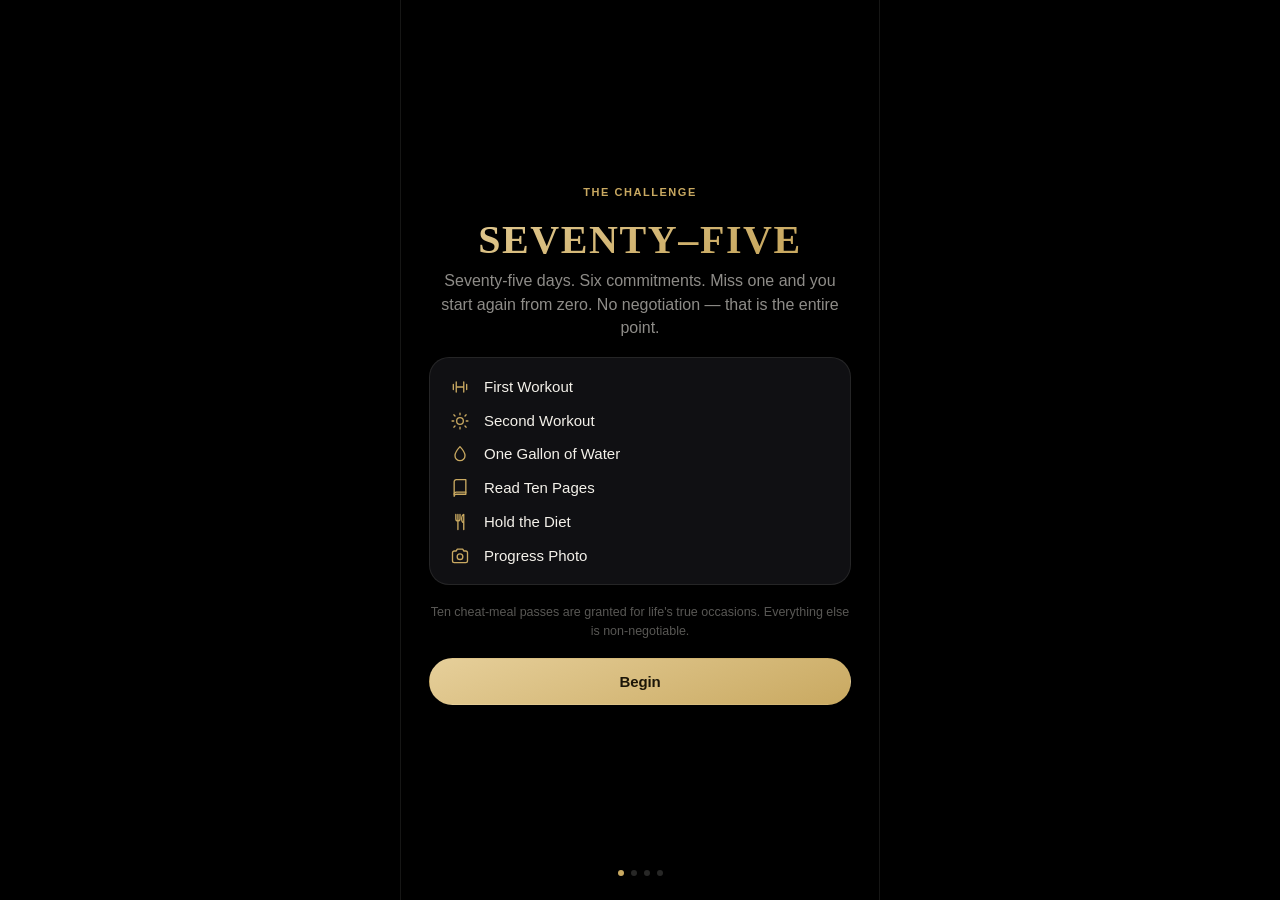
==== index.html @ 548c5b4c "Build SEVENTY-FIVE: a 75 Hard companion PWA for iPhone A complete, on-device 75 Hard challenge app t" ====
<!doctype html>
<html lang="en">
<head>
  <meta charset="utf-8">
  <meta name="viewport" content="width=device-width, initial-scale=1, viewport-fit=cover, user-scalable=no">
  <title>SEVENTY-FIVE — 75 Hard</title>
  <meta name="description" content="A private, on-device companion for the 75 Hard challenge. Six daily commitments, photographic proof, couples mode, and no mercy.">
  <meta name="theme-color" content="#060607">

  <link rel="manifest" href="./manifest.webmanifest">
  <link rel="icon" type="image/png" sizes="64x64" href="./icons/icon-64.png">
  <link rel="apple-touch-icon" href="./icons/icon-180.png">
  <meta name="apple-mobile-web-app-capable" content="yes">
  <meta name="mobile-web-app-capable" content="yes">
  <meta name="apple-mobile-web-app-status-bar-style" content="black-translucent">
  <meta name="apple-mobile-web-app-title" content="75 Hard">

  <link rel="stylesheet" href="./css/style.css">
</head>
<body>
  <div id="app"></div>
  <noscript>
    <p style="padding:40px;text-align:center;font-family:-apple-system,sans-serif;color:#f4f1ea">
      SEVENTY-FIVE needs JavaScript — everything runs privately on your device.
    </p>
  </noscript>
  <script src="./js/db.js"></script>
  <script src="./js/app.js"></script>
</body>
</html>
---- css/style.css ----
/* SEVENTY-FIVE — design system
   Near-black, warm ivory, champagne gold. SF for text, New York for numerals. */

:root {
  --bg: #060607;
  --surface: #101013;
  --surface-2: #16161a;
  --hairline: rgba(244, 241, 234, 0.09);
  --hairline-strong: rgba(244, 241, 234, 0.16);
  --ink: #f4f1ea;
  --ink-2: rgba(244, 241, 234, 0.58);
  --ink-3: rgba(244, 241, 234, 0.36);
  --gold: #c9a961;
  --gold-2: #e6cf9a;
  --gold-dim: rgba(201, 169, 97, 0.16);
  --red: #ff453a;
  --ease: cubic-bezier(0.32, 0.72, 0, 1);
  --radius: 22px;
  --sans: -apple-system, BlinkMacSystemFont, "SF Pro Text", "Helvetica Neue", "Segoe UI", sans-serif;
  --serif: "New York", ui-serif, "Iowan Old Style", Georgia, "Times New Roman", serif;
}

* { margin: 0; padding: 0; box-sizing: border-box; -webkit-tap-highlight-color: transparent; }

html { height: 100%; }

body {
  height: 100%;
  background: var(--bg);
  color: var(--ink);
  font-family: var(--sans);
  font-size: 16px;
  line-height: 1.45;
  -webkit-font-smoothing: antialiased;
  text-rendering: optimizeLegibility;
  overscroll-behavior: none;
  touch-action: manipulation;
  user-select: none;
  -webkit-user-select: none;
}

input, textarea { user-select: text; -webkit-user-select: text; }

#app { height: 100%; }

.serif { font-family: var(--serif); font-weight: 600; letter-spacing: -0.01em; }

.kicker {
  font-size: 11px;
  font-weight: 600;
  letter-spacing: 0.14em;
  text-transform: uppercase;
  color: var(--gold);
}

.muted { color: var(--ink-2); }
.small { font-size: 13px; }
.mono { font-family: ui-monospace, "SF Mono", Menlo, monospace; font-size: 13px; word-break: break-all; }

.ic { width: 22px; height: 22px; flex: none; }
.ic.inline { width: 15px; height: 15px; vertical-align: -3px; }

/* ── Layout ── */

.screen {
  height: 100%;
  display: flex;
  flex-direction: column;
  max-width: 480px;
  margin: 0 auto;
}

.content {
  flex: 1;
  overflow-y: auto;
  -webkit-overflow-scrolling: touch;
  padding: calc(env(safe-area-inset-top, 0px) + 22px) 18px 32px;
}

.appheader { padding: 10px 4px 20px; }

.header-row { display: flex; align-items: center; justify-content: space-between; gap: 16px; }

.hero-num {
  font-size: 52px;
  line-height: 1.05;
  letter-spacing: -0.02em;
  background: linear-gradient(160deg, var(--gold-2), var(--gold) 70%);
  -webkit-background-clip: text;
  background-clip: text;
  -webkit-text-fill-color: transparent;
  padding: 2px 0 4px;
}

.page-title { font-size: 36px; letter-spacing: -0.01em; padding: 2px 0 4px; }

/* ── Progress ring ── */

.ring-wrap { position: relative; width: 96px; height: 96px; flex: none; }
.ring { width: 100%; height: 100%; transform: rotate(-90deg); }
.ring-track { fill: none; stroke: var(--hairline); stroke-width: 6; }
.ring-fill {
  fill: none;
  stroke: url(#goldGrad), var(--gold);
  stroke: var(--gold);
  stroke-width: 6;
  stroke-linecap: round;
  transition: stroke-dashoffset 0.7s var(--ease);
}
.ring-label {
  position: absolute; inset: 0;
  display: flex; flex-direction: column; align-items: center; justify-content: center;
  line-height: 1;
}
.ring-label .serif { font-size: 26px; color: var(--ink); }
.ring-label small { font-size: 10px; letter-spacing: 0.08em; text-transform: uppercase; color: var(--ink-3); margin-top: 3px; }

/* ── Cards ── */

.card {
  background: var(--surface);
  border: 1px solid var(--hairline);
  border-radius: var(--radius);
  padding: 18px;
  margin-bottom: 14px;
}

.card-head {
  display: flex; align-items: baseline; justify-content: space-between;
  margin-bottom: 12px;
}

.hint-card { display: flex; gap: 12px; align-items: flex-start; border-color: var(--hairline-strong); }
.hint-card p { margin-top: 3px; }

.seal-card {
  display: flex; gap: 14px; align-items: center;
  background: linear-gradient(160deg, rgba(201, 169, 97, 0.14), rgba(201, 169, 97, 0.05));
  border-color: rgba(201, 169, 97, 0.35);
}
.seal-card .seal-ic { width: 34px; height: 34px; color: var(--gold); }
.seal-card strong { font-size: 19px; }

.wait-card { display: flex; gap: 14px; align-items: center; }
.wait-card .ic { color: var(--gold); width: 30px; height: 30px; }

.empty-card { text-align: center; padding: 28px 20px; }

.danger-card { border-color: rgba(255, 69, 58, 0.25); }
.danger-card .btn + .btn { margin-top: 8px; }

/* ── Task list ── */

.tasklist { list-style: none; }

.task { padding: 15px 16px; transition: border-color 0.4s var(--ease), background 0.4s var(--ease); }
.task.done { border-color: rgba(201, 169, 97, 0.3); background: linear-gradient(160deg, rgba(201, 169, 97, 0.07), var(--surface) 55%); }

.task-main { display: flex; align-items: center; gap: 14px; }
.task-body { flex: 1; min-width: 0; }
.task-title { font-weight: 600; font-size: 16px; letter-spacing: -0.01em; }
.task-sub { font-size: 13px; color: var(--ink-2); margin-top: 1px; }
.task.done .task-title { color: var(--gold-2); }
.task-side { flex: none; display: flex; align-items: center; }

.task-check {
  width: 30px; height: 30px; flex: none;
  border-radius: 50%;
  border: 1.5px solid var(--hairline-strong);
  background: transparent;
  color: transparent;
  display: flex; align-items: center; justify-content: center;
  cursor: pointer;
  transition: all 0.35s var(--ease);
}
.task-check .ic { width: 16px; height: 16px; }
.task-check.on {
  background: linear-gradient(160deg, var(--gold-2), var(--gold));
  border-color: transparent;
  color: #1c1608;
  transform: scale(1.04);
}
.task-check:active { transform: scale(0.9); }
.task-check.small { width: 26px; height: 26px; }
.task-check.small .ic { width: 14px; height: 14px; }

.task-extra { margin-top: 12px; padding-left: 44px; }

/* proof */
.proof-btn {
  width: 42px; height: 42px;
  border-radius: 14px;
  border: 1px dashed var(--hairline-strong);
  background: transparent;
  color: var(--ink-2);
  display: flex; align-items: center; justify-content: center;
  cursor: pointer;
  transition: all 0.3s var(--ease);
}
.proof-btn .ic { width: 20px; height: 20px; }
.proof-btn:active { transform: scale(0.92); }
.proof-btn.pulse { border-color: var(--gold); color: var(--gold); animation: pulse 0.5s var(--ease) 2; }
@keyframes pulse { 50% { transform: scale(1.12); } }

.proof-thumb {
  width: 42px; height: 42px;
  border-radius: 14px;
  border: 1px solid rgba(201, 169, 97, 0.5);
  overflow: hidden;
  padding: 0;
  background: var(--surface-2);
  cursor: pointer;
}
.proof-thumb img { width: 100%; height: 100%; object-fit: cover; display: block; }

/* water / read widgets */
.bar {
  height: 6px;
  border-radius: 3px;
  background: var(--hairline);
  overflow: hidden;
}
.bar.big { height: 8px; margin: 16px 0 10px; }
.bar-fill {
  height: 100%;
  border-radius: 3px;
  background: linear-gradient(90deg, var(--gold), var(--gold-2));
  transition: width 0.5s var(--ease);
}

.water-wrap .bar { margin-bottom: 10px; }
.water-row { display: flex; align-items: center; justify-content: space-between; gap: 10px; }
.water-count { font-family: var(--serif); font-size: 17px; font-weight: 600; }
.water-count small { font-family: var(--sans); font-size: 12px; color: var(--ink-3); font-weight: 500; }

.chips { display: flex; gap: 6px; }
.chip {
  border: 1px solid var(--hairline-strong);
  background: transparent;
  color: var(--ink);
  font-family: var(--sans);
  font-size: 13px;
  font-weight: 600;
  padding: 6px 11px;
  border-radius: 100px;
  cursor: pointer;
  transition: all 0.25s var(--ease);
}
.chip:active { transform: scale(0.93); background: var(--gold-dim); }
.chip.minus { color: var(--ink-3); }

.read-wrap { display: flex; flex-direction: column; gap: 10px; }
.book-chip {
  display: inline-flex; align-items: center; gap: 8px;
  border: 1px solid var(--hairline);
  background: var(--surface-2);
  color: var(--ink-2);
  font-family: var(--sans);
  font-size: 13px;
  padding: 8px 12px;
  border-radius: 12px;
  cursor: pointer;
  max-width: 100%;
}
.book-chip span { overflow: hidden; text-overflow: ellipsis; white-space: nowrap; }
.book-chip .ic { width: 15px; height: 15px; }
.book-chip .chev { margin-left: auto; color: var(--ink-3); }
.book-chip.empty { border-style: dashed; }

.cheat-link {
  background: none; border: none;
  color: var(--gold);
  font-family: var(--sans);
  font-size: 13px;
  cursor: pointer;
  padding: 2px 0;
  text-align: left;
}
.cheat-badge {
  border: 1px solid rgba(201, 169, 97, 0.4);
  background: var(--gold-dim);
  color: var(--gold-2);
  font-family: var(--sans);
  font-size: 13px;
  font-weight: 600;
  padding: 7px 12px;
  border-radius: 100px;
  cursor: pointer;
}

.footnote {
  text-align: center;
  font-size: 12px;
  color: var(--ink-3);
  padding: 10px 24px 20px;
}

.fixing-banner {
  background: var(--gold-dim);
  border: 1px solid rgba(201, 169, 97, 0.4);
  border-radius: 16px;
  padding: 12px 14px;
  font-size: 13px;
  margin-bottom: 14px;
  display: flex; align-items: center; justify-content: space-between; gap: 10px;
}

/* ── Buttons ── */

.btn {
  display: inline-flex; align-items: center; justify-content: center; gap: 8px;
  font-family: var(--sans);
  font-size: 15px;
  font-weight: 600;
  letter-spacing: -0.01em;
  padding: 14px 22px;
  border-radius: 100px;
  border: 1px solid transparent;
  cursor: pointer;
  transition: all 0.25s var(--ease);
}
.btn:active { transform: scale(0.97); }
.btn .ic { width: 17px; height: 17px; }
.btn.primary {
  background: linear-gradient(160deg, var(--gold-2), var(--gold));
  color: #1c1608;
}
.btn.ghost {
  background: transparent;
  border-color: var(--hairline-strong);
  color: var(--ink);
}
.btn.danger { background: rgba(255, 69, 58, 0.14); color: var(--red); border-color: rgba(255, 69, 58, 0.3); }
.btn.small { font-size: 13px; padding: 8px 14px; }
.btn.wide { width: 100%; }
.btn.wide + .btn.wide { margin-top: 8px; }
.btn.dim { color: var(--ink-3); border-color: var(--hairline); }

.iconbtn {
  background: none; border: none; color: var(--ink-3);
  cursor: pointer; padding: 4px; flex: none;
}
.iconbtn .ic { width: 18px; height: 18px; }

.duo { display: grid; grid-template-columns: 1fr 1fr; gap: 10px; margin-bottom: 14px; }
.duo .btn { width: 100%; }

/* ── Tab bar ── */

.tabbar {
  flex: none;
  display: flex;
  border-top: 1px solid var(--hairline);
  background: rgba(6, 6, 7, 0.82);
  -webkit-backdrop-filter: saturate(1.4) blur(22px);
  backdrop-filter: saturate(1.4) blur(22px);
  padding: 8px 6px calc(env(safe-area-inset-bottom, 0px) + 8px);
}
.tab-item {
  flex: 1;
  display: flex; flex-direction: column; align-items: center; gap: 3px;
  background: none; border: none;
  color: var(--ink-3);
  font-family: var(--sans);
  font-size: 10px;
  font-weight: 600;
  letter-spacing: 0.02em;
  cursor: pointer;
  padding: 4px 0;
  transition: color 0.25s var(--ease);
}
.tab-item .ic { width: 24px; height: 24px; }
.tab-item.active { color: var(--gold); }

/* ── Journey ── */

.grid75 {
  display: grid;
  grid-template-columns: repeat(15, 1fr);
  gap: 6px;
  padding: 4px 0 8px;
}
.cell {
  aspect-ratio: 1;
  border-radius: 50%;
  background: var(--hairline);
  display: flex; align-items: center; justify-content: center;
  font-size: 9px; font-weight: 700; color: #1c1608;
  transition: background 0.3s var(--ease);
}
.cell.done { background: linear-gradient(160deg, var(--gold-2), var(--gold)); }
.cell.today { box-shadow: inset 0 0 0 1.5px var(--gold); background: transparent; color: var(--gold); }
.cell.today.done { background: linear-gradient(160deg, var(--gold-2), var(--gold)); box-shadow: none; color: #1c1608; }

.grid-legend { display: flex; gap: 16px; font-size: 11px; color: var(--ink-3); }
.grid-legend span { display: inline-flex; align-items: center; gap: 6px; }
.grid-legend .dot { width: 9px; height: 9px; border-radius: 50%; background: var(--hairline); display: inline-block; }
.grid-legend .dot.done { background: var(--gold); }
.grid-legend .dot.today { background: transparent; box-shadow: inset 0 0 0 1.5px var(--gold); }

.stat-row { display: grid; grid-template-columns: repeat(4, 1fr); gap: 10px; margin-bottom: 14px; }
.stat {
  background: var(--surface);
  border: 1px solid var(--hairline);
  border-radius: 18px;
  padding: 14px 8px;
  text-align: center;
}
.stat-v { font-size: 24px; color: var(--gold-2); line-height: 1.1; }
.stat-l { font-size: 10px; letter-spacing: 0.06em; text-transform: uppercase; color: var(--ink-3); margin-top: 4px; }

.strip {
  display: flex; gap: 10px;
  overflow-x: auto;
  -webkit-overflow-scrolling: touch;
  padding: 2px 0 6px;
  scrollbar-width: none;
}
.strip::-webkit-scrollbar { display: none; }
.strip-item {
  flex: none;
  width: 76px;
  border: none; background: none; padding: 0;
  cursor: pointer;
  text-align: center;
}
.strip-item img {
  width: 76px; height: 100px;
  object-fit: cover;
  border-radius: 12px;
  border: 1px solid var(--hairline);
  display: block;
}
.strip-item span { font-size: 10px; color: var(--ink-3); display: block; margin-top: 5px; letter-spacing: 0.04em; }
.strip-empty { padding: 8px 2px; }

/* ── Lists / rows ── */

.list { list-style: none; }
.row {
  display: flex; align-items: center; justify-content: space-between; gap: 12px;
  padding: 11px 0;
  border-top: 1px solid var(--hairline);
}
.list .row:first-child { border-top: none; }

.row-setting {
  display: flex; align-items: center; justify-content: space-between; gap: 14px;
  padding: 12px 0;
  border-top: 1px solid var(--hairline);
}
.card .row-setting:first-of-type { border-top: none; }

.badge-gold {
  font-size: 12px; font-weight: 700;
  color: var(--gold-2);
  background: var(--gold-dim);
  border-radius: 100px;
  padding: 4px 10px;
  white-space: nowrap;
}

/* ── Reading ── */

.book-card .book-title { font-size: 26px; margin-top: 6px; }
.book-meta { display: flex; justify-content: space-between; font-size: 13px; color: var(--ink-2); margin-bottom: 12px; }
.book-card .btn { width: 100%; }

/* ── Couple ── */

.plist { list-style: none; margin-bottom: 12px; }
.prow {
  display: flex; align-items: center; gap: 12px;
  padding: 9px 0;
  border-top: 1px solid var(--hairline);
}
.plist .prow:first-child { border-top: none; }
.pdetail { margin-left: auto; }

.rule-pick { display: flex; flex-direction: column; gap: 10px; margin-top: 4px; }
.rule-opt {
  text-align: left;
  background: var(--surface-2);
  border: 1px solid var(--hairline);
  border-radius: 16px;
  padding: 13px 15px;
  color: var(--ink);
  font-family: var(--sans);
  cursor: pointer;
  transition: border-color 0.25s var(--ease);
}
.rule-opt span { display: block; font-size: 12.5px; color: var(--ink-2); margin-top: 2px; }
.rule-opt.on { border-color: var(--gold); background: var(--gold-dim); }

/* ── Forms ── */

.field { margin-bottom: 12px; }
.field label {
  display: block;
  font-size: 11px;
  letter-spacing: 0.1em;
  text-transform: uppercase;
  color: var(--ink-3);
  margin-bottom: 6px;
}

.input {
  width: 100%;
  background: var(--surface-2);
  border: 1px solid var(--hairline);
  border-radius: 14px;
  color: var(--ink);
  font-family: var(--sans);
  font-size: 16px;
  padding: 13px 15px;
  outline: none;
  transition: border-color 0.25s var(--ease);
  margin-bottom: 10px;
}
.input:focus { border-color: var(--gold); }
.input.big { font-size: 19px; padding: 16px 18px; text-align: center; }
textarea.input { resize: none; }

.seg {
  display: flex;
  background: var(--surface-2);
  border: 1px solid var(--hairline);
  border-radius: 100px;
  padding: 3px;
  gap: 2px;
}
.seg-opt {
  flex: 1;
  background: transparent;
  border: none;
  border-radius: 100px;
  color: var(--ink-2);
  font-family: var(--sans);
  font-size: 14px;
  font-weight: 600;
  padding: 9px 14px;
  cursor: pointer;
  transition: all 0.25s var(--ease);
  white-space: nowrap;
}
.seg-opt.on { background: linear-gradient(160deg, var(--gold-2), var(--gold)); color: #1c1608; }
.seg.tight .seg-opt { padding: 7px 12px; font-size: 13px; }

.switch {
  width: 50px; height: 30px; flex: none;
  border-radius: 100px;
  border: none;
  background: var(--surface-2);
  box-shadow: inset 0 0 0 1px var(--hairline-strong);
  position: relative;
  cursor: pointer;
  transition: background 0.3s var(--ease);
}
.switch i {
  position: absolute; top: 3px; left: 3px;
  width: 24px; height: 24px;
  border-radius: 50%;
  background: var(--ink-2);
  transition: all 0.3s var(--ease);
}
.switch.on { background: var(--gold); box-shadow: none; }
.switch.on i { left: 23px; background: #1c1608; }

.pass-dots { display: flex; gap: 7px; flex-wrap: wrap; margin-bottom: 14px; }
.pass-dot {
  width: 14px; height: 14px;
  border-radius: 50%;
  background: linear-gradient(160deg, var(--gold-2), var(--gold));
}
.pass-dot.used { background: var(--hairline); }

.rules-list { padding-left: 20px; display: flex; flex-direction: column; gap: 8px; font-size: 14px; color: var(--ink-2); margin-bottom: 10px; }
.rules-list strong { color: var(--ink); }

/* ── Sheets ── */

.sheet-backdrop {
  position: fixed; inset: 0;
  background: rgba(0, 0, 0, 0.55);
  -webkit-backdrop-filter: blur(6px);
  backdrop-filter: blur(6px);
  display: flex; align-items: flex-end; justify-content: center;
  z-index: 50;
  animation: fadeIn 0.25s var(--ease);
}
.sheet {
  width: 100%;
  max-width: 480px;
  background: var(--surface);
  border: 1px solid var(--hairline);
  border-bottom: none;
  border-radius: 26px 26px 0 0;
  padding: 10px 20px calc(env(safe-area-inset-bottom, 0px) + 22px);
  animation: sheetUp 0.4s var(--ease);
  max-height: 86vh;
  overflow-y: auto;
}
.sheet-handle {
  width: 38px; height: 4.5px;
  border-radius: 3px;
  background: var(--hairline-strong);
  margin: 4px auto 16px;
}
.sheet-title { font-size: 24px; margin-bottom: 8px; }
.sheet .muted { margin-bottom: 14px; }
.sheet .btn.wide { margin-top: 4px; }

.proof-view {
  border-radius: 16px;
  overflow: hidden;
  border: 1px solid var(--hairline);
  margin-bottom: 14px;
  background: var(--surface-2);
  min-height: 120px;
}
.proof-view img { width: 100%; display: block; max-height: 52vh; object-fit: contain; }

@keyframes fadeIn { from { opacity: 0; } }
@keyframes sheetUp { from { transform: translateY(60px); opacity: 0.4; } }

/* ── Overlays ── */

.overlay {
  position: fixed; inset: 0;
  background: var(--bg);
  z-index: 60;
  display: flex; align-items: center; justify-content: center;
  padding: 32px 26px;
  overflow-y: auto;
  animation: fadeIn 0.4s var(--ease);
}
.overlay-inner { max-width: 400px; width: 100%; text-align: center; }
.overlay h1 { font-size: 38px; margin: 12px 0 14px; }
.overlay h2 { font-size: 28px; margin-bottom: 12px; }
.overlay-lede { color: var(--ink-2); margin-bottom: 18px; }
.overlay .btn.wide { margin-top: 10px; }

.overlay.fail h1 { color: var(--ink); }
.missed-list {
  list-style: none;
  display: flex; flex-direction: column; gap: 10px;
  background: var(--surface);
  border: 1px solid var(--hairline);
  border-radius: 18px;
  padding: 16px 18px;
  margin-bottom: 18px;
  text-align: left;
}
.missed-list li { display: flex; align-items: center; gap: 12px; }
.missed-list .ic { color: var(--red); width: 19px; height: 19px; }

.overlay.win .win-num {
  font-size: 120px;
  line-height: 1;
  background: linear-gradient(160deg, var(--gold-2), var(--gold) 75%);
  -webkit-background-clip: text;
  background-clip: text;
  -webkit-text-fill-color: transparent;
}

/* ── Onboarding ── */

.ob {
  height: 100%;
  max-width: 480px;
  margin: 0 auto;
  display: flex;
  flex-direction: column;
  padding: calc(env(safe-area-inset-top, 0px) + 40px) 28px calc(env(safe-area-inset-bottom, 0px) + 24px);
}
.ob-step { flex: 1; display: flex; flex-direction: column; justify-content: center; gap: 18px; animation: fadeIn 0.4s var(--ease); }
.ob-brand { text-align: center; }
.ob-title {
  font-size: 40px;
  letter-spacing: 0.04em;
  margin-top: 10px;
  background: linear-gradient(160deg, var(--gold-2), var(--gold) 75%);
  -webkit-background-clip: text;
  background-clip: text;
  -webkit-text-fill-color: transparent;
}
.ob-h2 { font-size: 32px; }
.ob-lede { color: var(--ink-2); }
.ob-fine { font-size: 12.5px; color: var(--ink-3); text-align: center; }
.ob-rules {
  list-style: none;
  background: var(--surface);
  border: 1px solid var(--hairline);
  border-radius: 20px;
  padding: 18px 20px;
  display: flex; flex-direction: column; gap: 12px;
}
.ob-rules li { display: flex; align-items: center; gap: 14px; font-size: 15px; }
.ob-rules .ic { color: var(--gold); width: 20px; height: 20px; }
.ob-actions { display: flex; gap: 10px; }
.ob-actions .btn { flex: 1; }

.mode-cards { display: grid; grid-template-columns: 1fr 1fr; gap: 12px; }
.mode-card {
  background: var(--surface);
  border: 1px solid var(--hairline);
  border-radius: 20px;
  padding: 20px 16px;
  color: var(--ink);
  font-family: var(--sans);
  display: flex; flex-direction: column; align-items: center; gap: 8px;
  text-align: center;
  cursor: pointer;
  transition: border-color 0.25s var(--ease), background 0.25s var(--ease);
}
.mode-card .ic { width: 30px; height: 30px; color: var(--gold); }
.mode-card strong { font-size: 16px; }
.mode-card span { font-size: 12.5px; color: var(--ink-2); }
.mode-card.on { border-color: var(--gold); background: var(--gold-dim); }

.commit-card {
  background: var(--surface);
  border: 1px solid rgba(201, 169, 97, 0.3);
  border-radius: 20px;
  padding: 22px;
  text-align: center;
}
.commit-card p { font-family: var(--serif); font-size: 17px; line-height: 1.6; color: var(--ink); font-style: italic; }
.commit-sig { margin-top: 16px; font-size: 20px; color: var(--gold-2); }

.dots { display: flex; gap: 7px; justify-content: center; padding-top: 20px; }
.dots span { width: 6px; height: 6px; border-radius: 50%; background: var(--hairline-strong); transition: background 0.3s; }
.dots span.on { background: var(--gold); }

/* ── Toast ── */

#toast {
  position: fixed;
  left: 50%;
  bottom: calc(env(safe-area-inset-bottom, 0px) + 96px);
  transform: translateX(-50%) translateY(16px);
  background: rgba(28, 28, 32, 0.92);
  -webkit-backdrop-filter: blur(16px);
  backdrop-filter: blur(16px);
  border: 1px solid var(--hairline-strong);
  color: var(--ink);
  font-size: 14px;
  font-weight: 500;
  padding: 12px 20px;
  border-radius: 100px;
  max-width: 86%;
  text-align: center;
  opacity: 0;
  pointer-events: none;
  transition: all 0.35s var(--ease);
  z-index: 80;
}
#toast.show { opacity: 1; transform: translateX(-50%) translateY(0); }

/* ── Desktop framing ── */

@media (min-width: 520px) {
  body { background: #000; }
  .screen, .ob {
    border-left: 1px solid var(--hairline);
    border-right: 1px solid var(--hairline);
  }
}

@media (prefers-reduced-motion: reduce) {
  *, *::before, *::after { animation-duration: 0.01ms !important; transition-duration: 0.01ms !important; }
}
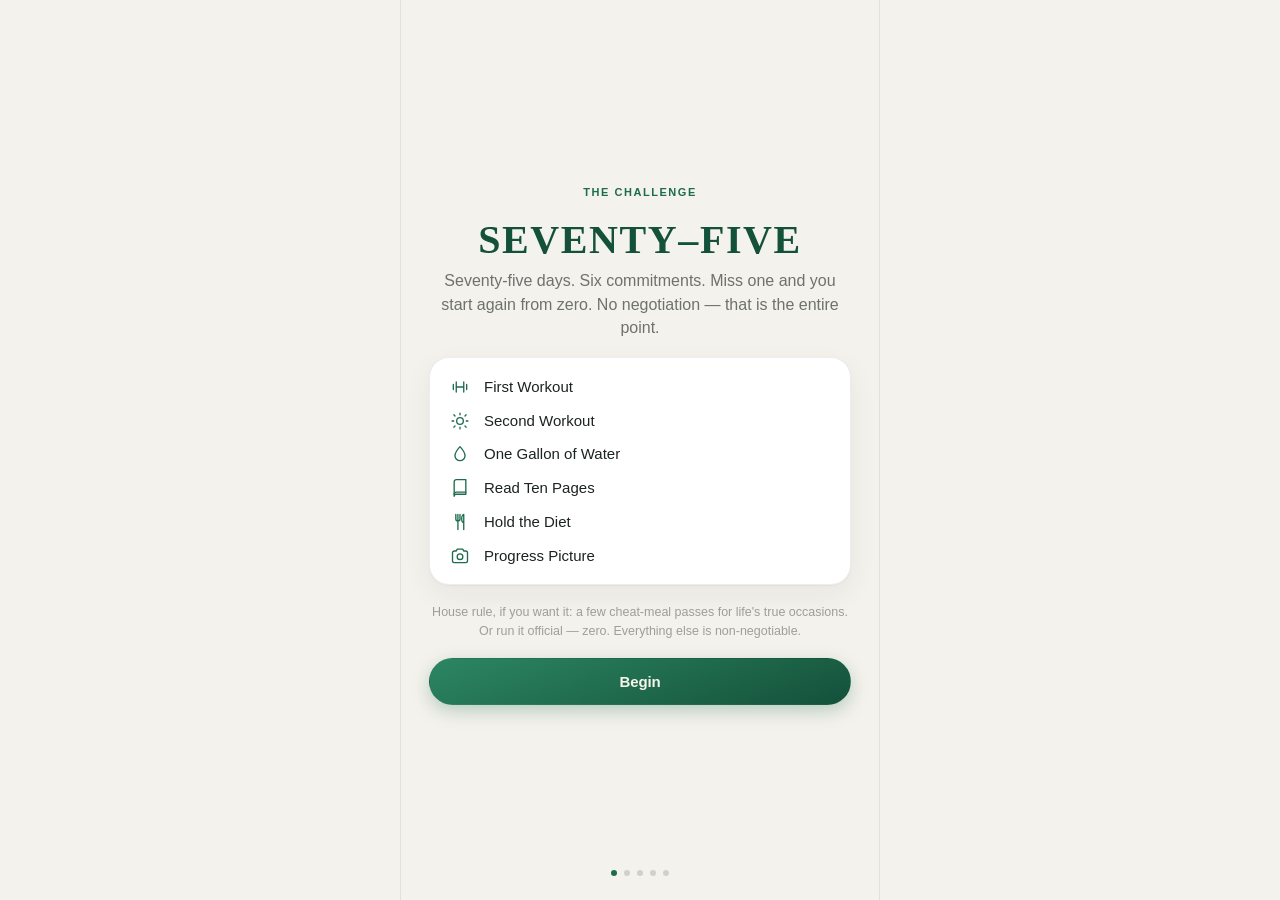
==== commit fe65e438: "Redesign as a light premium health app; add food database with search Design: - New palette: warm po" ====
--- a/index.html
+++ b/index.html
@@ -5,14 +5,15 @@
   <meta name="viewport" content="width=device-width, initial-scale=1, viewport-fit=cover, user-scalable=no">
   <title>SEVENTY-FIVE — 75 Hard</title>
   <meta name="description" content="A private, on-device companion for the 75 Hard challenge. Six daily commitments, photographic proof, couples mode, and no mercy.">
-  <meta name="theme-color" content="#060607">
+  <meta name="theme-color" media="(prefers-color-scheme: light)" content="#f4f2ec">
+  <meta name="theme-color" media="(prefers-color-scheme: dark)" content="#101312">
 
   <link rel="manifest" href="./manifest.webmanifest">
   <link rel="icon" type="image/png" sizes="64x64" href="./icons/icon-64.png">
   <link rel="apple-touch-icon" href="./icons/icon-180.png">
   <meta name="apple-mobile-web-app-capable" content="yes">
   <meta name="mobile-web-app-capable" content="yes">
-  <meta name="apple-mobile-web-app-status-bar-style" content="black-translucent">
+  <meta name="apple-mobile-web-app-status-bar-style" content="default">
   <meta name="apple-mobile-web-app-title" content="75 Hard">
 
   <link rel="stylesheet" href="./css/style.css">
@@ -20,11 +21,12 @@
 <body>
   <div id="app"></div>
   <noscript>
-    <p style="padding:40px;text-align:center;font-family:-apple-system,sans-serif;color:#f4f1ea">
+    <p style="padding:40px;text-align:center;font-family:-apple-system,sans-serif;color:#1b241f">
       SEVENTY-FIVE needs JavaScript — everything runs privately on your device.
     </p>
   </noscript>
   <script src="./js/db.js"></script>
+  <script src="./js/foods.js"></script>
   <script src="./js/app.js"></script>
 </body>
 </html>
--- a/css/style.css
+++ b/css/style.css
@@ -1,23 +1,61 @@
 /* SEVENTY-FIVE — design system
-   Near-black, warm ivory, champagne gold. SF for text, New York for numerals. */
+   Warm porcelain, white cards, deep emerald, champagne gold for the earned moments.
+   SF for text, New York for numerals. Light-first with a considered dark mode. */
 
 :root {
-  --bg: #060607;
-  --surface: #101013;
-  --surface-2: #16161a;
-  --hairline: rgba(244, 241, 234, 0.09);
-  --hairline-strong: rgba(244, 241, 234, 0.16);
-  --ink: #f4f1ea;
-  --ink-2: rgba(244, 241, 234, 0.58);
-  --ink-3: rgba(244, 241, 234, 0.36);
-  --gold: #c9a961;
-  --gold-2: #e6cf9a;
-  --gold-dim: rgba(201, 169, 97, 0.16);
-  --red: #ff453a;
+  --bg: #f4f2ec;
+  --surface: #ffffff;
+  --surface-2: #f6f4ef;
+  --hairline: rgba(28, 36, 31, 0.08);
+  --hairline-strong: rgba(28, 36, 31, 0.16);
+  --ink: #1b241f;
+  --ink-2: rgba(27, 36, 31, 0.62);
+  --ink-3: rgba(27, 36, 31, 0.4);
+  --green: #1e6b4e;
+  --green-2: #2c8663;
+  --green-deep: #14513a;
+  --green-dim: rgba(30, 107, 78, 0.09);
+  --on-green: #f7f4ea;
+  --gold: #a8834a;
+  --gold-2: #c2a065;
+  --gold-dim: rgba(168, 131, 74, 0.12);
+  --blue: #2f7fc1;
+  --blue-dim: rgba(47, 127, 193, 0.14);
+  --red: #cf3b2f;
+  --red-dim: rgba(207, 59, 47, 0.1);
+  --shadow: 0 1px 2px rgba(27, 36, 31, 0.04), 0 10px 30px rgba(27, 36, 31, 0.06);
+  --shadow-lift: 0 2px 6px rgba(27, 36, 31, 0.06), 0 18px 50px rgba(27, 36, 31, 0.12);
   --ease: cubic-bezier(0.32, 0.72, 0, 1);
   --radius: 22px;
   --sans: -apple-system, BlinkMacSystemFont, "SF Pro Text", "Helvetica Neue", "Segoe UI", sans-serif;
   --serif: "New York", ui-serif, "Iowan Old Style", Georgia, "Times New Roman", serif;
+}
+
+@media (prefers-color-scheme: dark) {
+  :root {
+    --bg: #101312;
+    --surface: #1a1e1c;
+    --surface-2: #232826;
+    --hairline: rgba(240, 240, 234, 0.09);
+    --hairline-strong: rgba(240, 240, 234, 0.18);
+    --ink: #f0efe8;
+    --ink-2: rgba(240, 239, 232, 0.6);
+    --ink-3: rgba(240, 239, 232, 0.38);
+    --green: #4aa27d;
+    --green-2: #5cb890;
+    --green-deep: #3a8b68;
+    --green-dim: rgba(74, 162, 125, 0.14);
+    --on-green: #0d1511;
+    --gold: #c2a065;
+    --gold-2: #d6b87e;
+    --gold-dim: rgba(194, 160, 101, 0.14);
+    --blue: #5b9fd6;
+    --blue-dim: rgba(91, 159, 214, 0.16);
+    --red: #e35d51;
+    --red-dim: rgba(227, 93, 81, 0.14);
+    --shadow: none;
+    --shadow-lift: 0 18px 50px rgba(0, 0, 0, 0.5);
+  }
 }
 
 * { margin: 0; padding: 0; box-sizing: border-box; -webkit-tap-highlight-color: transparent; }
@@ -47,10 +85,10 @@
 
 .kicker {
   font-size: 11px;
-  font-weight: 600;
+  font-weight: 700;
   letter-spacing: 0.14em;
   text-transform: uppercase;
-  color: var(--gold);
+  color: var(--green);
 }
 
 .muted { color: var(--ink-2); }
@@ -82,17 +120,16 @@
 .header-row { display: flex; align-items: center; justify-content: space-between; gap: 16px; }
 
 .hero-num {
+  font-family: var(--serif);
+  font-weight: 600;
   font-size: 52px;
   line-height: 1.05;
   letter-spacing: -0.02em;
-  background: linear-gradient(160deg, var(--gold-2), var(--gold) 70%);
-  -webkit-background-clip: text;
-  background-clip: text;
-  -webkit-text-fill-color: transparent;
+  color: var(--ink);
   padding: 2px 0 4px;
 }
 
-.page-title { font-size: 36px; letter-spacing: -0.01em; padding: 2px 0 4px; }
+.page-title { font-size: 36px; letter-spacing: -0.01em; padding: 2px 0 4px; color: var(--ink); }
 
 /* ── Progress ring ── */
 
@@ -101,8 +138,7 @@
 .ring-track { fill: none; stroke: var(--hairline); stroke-width: 6; }
 .ring-fill {
   fill: none;
-  stroke: url(#goldGrad), var(--gold);
-  stroke: var(--gold);
+  stroke: var(--green);
   stroke-width: 6;
   stroke-linecap: round;
   transition: stroke-dashoffset 0.7s var(--ease);
@@ -123,30 +159,32 @@
   border-radius: var(--radius);
   padding: 18px;
   margin-bottom: 14px;
+  box-shadow: var(--shadow);
 }
 
 .card-head {
   display: flex; align-items: baseline; justify-content: space-between;
   margin-bottom: 12px;
 }
-
-.hint-card { display: flex; gap: 12px; align-items: flex-start; border-color: var(--hairline-strong); }
+.card-head strong { font-size: 17px; letter-spacing: -0.01em; }
+
+.hint-card { display: flex; gap: 12px; align-items: flex-start; }
 .hint-card p { margin-top: 3px; }
 
 .seal-card {
   display: flex; gap: 14px; align-items: center;
-  background: linear-gradient(160deg, rgba(201, 169, 97, 0.14), rgba(201, 169, 97, 0.05));
-  border-color: rgba(201, 169, 97, 0.35);
+  background: linear-gradient(150deg, rgba(194, 160, 101, 0.16), rgba(194, 160, 101, 0.04) 60%), var(--surface);
+  border-color: rgba(168, 131, 74, 0.35);
 }
 .seal-card .seal-ic { width: 34px; height: 34px; color: var(--gold); }
 .seal-card strong { font-size: 19px; }
 
 .wait-card { display: flex; gap: 14px; align-items: center; }
-.wait-card .ic { color: var(--gold); width: 30px; height: 30px; }
+.wait-card .ic { color: var(--green); width: 30px; height: 30px; }
 
 .empty-card { text-align: center; padding: 28px 20px; }
 
-.danger-card { border-color: rgba(255, 69, 58, 0.25); }
+.danger-card { border-color: rgba(207, 59, 47, 0.22); }
 .danger-card .btn + .btn { margin-top: 8px; }
 
 /* ── Task list ── */
@@ -154,13 +192,16 @@
 .tasklist { list-style: none; }
 
 .task { padding: 15px 16px; transition: border-color 0.4s var(--ease), background 0.4s var(--ease); }
-.task.done { border-color: rgba(201, 169, 97, 0.3); background: linear-gradient(160deg, rgba(201, 169, 97, 0.07), var(--surface) 55%); }
+.task.done {
+  border-color: rgba(30, 107, 78, 0.28);
+  background: linear-gradient(150deg, var(--green-dim), transparent 55%), var(--surface);
+}
 
 .task-main { display: flex; align-items: center; gap: 14px; }
 .task-body { flex: 1; min-width: 0; }
 .task-title { font-weight: 600; font-size: 16px; letter-spacing: -0.01em; }
 .task-sub { font-size: 13px; color: var(--ink-2); margin-top: 1px; }
-.task.done .task-title { color: var(--gold-2); }
+.task.done .task-title { color: var(--green-deep); }
 .task-side { flex: none; display: flex; align-items: center; }
 
 .task-check {
@@ -175,9 +216,9 @@
 }
 .task-check .ic { width: 16px; height: 16px; }
 .task-check.on {
-  background: linear-gradient(160deg, var(--gold-2), var(--gold));
+  background: linear-gradient(160deg, var(--green-2), var(--green));
   border-color: transparent;
-  color: #1c1608;
+  color: var(--on-green);
   transform: scale(1.04);
 }
 .task-check:active { transform: scale(0.9); }
@@ -191,7 +232,7 @@
   width: 42px; height: 42px;
   border-radius: 14px;
   border: 1px dashed var(--hairline-strong);
-  background: transparent;
+  background: var(--surface-2);
   color: var(--ink-2);
   display: flex; align-items: center; justify-content: center;
   cursor: pointer;
@@ -199,13 +240,13 @@
 }
 .proof-btn .ic { width: 20px; height: 20px; }
 .proof-btn:active { transform: scale(0.92); }
-.proof-btn.pulse { border-color: var(--gold); color: var(--gold); animation: pulse 0.5s var(--ease) 2; }
+.proof-btn.pulse { border-color: var(--green); color: var(--green); animation: pulse 0.5s var(--ease) 2; }
 @keyframes pulse { 50% { transform: scale(1.12); } }
 
 .proof-thumb {
   width: 42px; height: 42px;
   border-radius: 14px;
-  border: 1px solid rgba(201, 169, 97, 0.5);
+  border: 1px solid rgba(30, 107, 78, 0.45);
   overflow: hidden;
   padding: 0;
   background: var(--surface-2);
@@ -213,7 +254,7 @@
 }
 .proof-thumb img { width: 100%; height: 100%; object-fit: cover; display: block; }
 
-/* water / read widgets */
+/* progress bars */
 .bar {
   height: 6px;
   border-radius: 3px;
@@ -224,9 +265,12 @@
 .bar-fill {
   height: 100%;
   border-radius: 3px;
-  background: linear-gradient(90deg, var(--gold), var(--gold-2));
+  background: linear-gradient(90deg, var(--green), var(--green-2));
   transition: width 0.5s var(--ease);
 }
+.bar-fill.water { background: linear-gradient(90deg, var(--blue), #57a3dd); }
+.bar-fill.gold { background: linear-gradient(90deg, var(--gold), var(--gold-2)); }
+.bar-fill.over { background: linear-gradient(90deg, #c96b2d, #e08a44); }
 
 .water-wrap .bar { margin-bottom: 10px; }
 .water-row { display: flex; align-items: center; justify-content: space-between; gap: 10px; }
@@ -236,7 +280,7 @@
 .chips { display: flex; gap: 6px; }
 .chip {
   border: 1px solid var(--hairline-strong);
-  background: transparent;
+  background: var(--surface);
   color: var(--ink);
   font-family: var(--sans);
   font-size: 13px;
@@ -246,7 +290,7 @@
   cursor: pointer;
   transition: all 0.25s var(--ease);
 }
-.chip:active { transform: scale(0.93); background: var(--gold-dim); }
+.chip:active { transform: scale(0.93); background: var(--green-dim); }
 .chip.minus { color: var(--ink-3); }
 
 .read-wrap { display: flex; flex-direction: column; gap: 10px; }
@@ -267,19 +311,32 @@
 .book-chip .chev { margin-left: auto; color: var(--ink-3); }
 .book-chip.empty { border-style: dashed; }
 
+/* food on the diet card */
+.food-wrap .bar { margin-bottom: 10px; }
+.food-wrap .cheat-link, .food-wrap .cheat-badge { margin-top: 10px; }
+
+.macro-row {
+  display: flex; gap: 14px;
+  font-size: 12px; font-weight: 600;
+  color: var(--ink-2);
+  margin-top: 8px;
+}
+.macro-row b { color: var(--ink); font-weight: 700; }
+
 .cheat-link {
   background: none; border: none;
   color: var(--gold);
   font-family: var(--sans);
   font-size: 13px;
+  font-weight: 600;
   cursor: pointer;
   padding: 2px 0;
   text-align: left;
 }
 .cheat-badge {
-  border: 1px solid rgba(201, 169, 97, 0.4);
+  border: 1px solid rgba(168, 131, 74, 0.4);
   background: var(--gold-dim);
-  color: var(--gold-2);
+  color: var(--gold);
   font-family: var(--sans);
   font-size: 13px;
   font-weight: 600;
@@ -297,7 +354,7 @@
 
 .fixing-banner {
   background: var(--gold-dim);
-  border: 1px solid rgba(201, 169, 97, 0.4);
+  border: 1px solid rgba(168, 131, 74, 0.4);
   border-radius: 16px;
   padding: 12px 14px;
   font-size: 13px;
@@ -322,15 +379,16 @@
 .btn:active { transform: scale(0.97); }
 .btn .ic { width: 17px; height: 17px; }
 .btn.primary {
-  background: linear-gradient(160deg, var(--gold-2), var(--gold));
-  color: #1c1608;
+  background: linear-gradient(160deg, var(--green-2), var(--green-deep));
+  color: var(--on-green);
+  box-shadow: 0 6px 18px rgba(30, 107, 78, 0.28);
 }
 .btn.ghost {
-  background: transparent;
+  background: var(--surface);
   border-color: var(--hairline-strong);
   color: var(--ink);
 }
-.btn.danger { background: rgba(255, 69, 58, 0.14); color: var(--red); border-color: rgba(255, 69, 58, 0.3); }
+.btn.danger { background: var(--red-dim); color: var(--red); border-color: rgba(207, 59, 47, 0.28); }
 .btn.small { font-size: 13px; padding: 8px 14px; }
 .btn.wide { width: 100%; }
 .btn.wide + .btn.wide { margin-top: 8px; }
@@ -344,6 +402,7 @@
 
 .duo { display: grid; grid-template-columns: 1fr 1fr; gap: 10px; margin-bottom: 14px; }
 .duo .btn { width: 100%; }
+.duo.tight { margin-bottom: 0; }
 
 /* ── Tab bar ── */
 
@@ -351,9 +410,9 @@
   flex: none;
   display: flex;
   border-top: 1px solid var(--hairline);
-  background: rgba(6, 6, 7, 0.82);
-  -webkit-backdrop-filter: saturate(1.4) blur(22px);
-  backdrop-filter: saturate(1.4) blur(22px);
+  background: color-mix(in srgb, var(--bg) 86%, transparent);
+  -webkit-backdrop-filter: saturate(1.6) blur(22px);
+  backdrop-filter: saturate(1.6) blur(22px);
   padding: 8px 6px calc(env(safe-area-inset-bottom, 0px) + 8px);
 }
 .tab-item {
@@ -370,7 +429,7 @@
   transition: color 0.25s var(--ease);
 }
 .tab-item .ic { width: 24px; height: 24px; }
-.tab-item.active { color: var(--gold); }
+.tab-item.active { color: var(--green); }
 
 /* ── Journey ── */
 
@@ -385,18 +444,18 @@
   border-radius: 50%;
   background: var(--hairline);
   display: flex; align-items: center; justify-content: center;
-  font-size: 9px; font-weight: 700; color: #1c1608;
+  font-size: 9px; font-weight: 700; color: var(--on-green);
   transition: background 0.3s var(--ease);
 }
-.cell.done { background: linear-gradient(160deg, var(--gold-2), var(--gold)); }
-.cell.today { box-shadow: inset 0 0 0 1.5px var(--gold); background: transparent; color: var(--gold); }
-.cell.today.done { background: linear-gradient(160deg, var(--gold-2), var(--gold)); box-shadow: none; color: #1c1608; }
+.cell.done { background: linear-gradient(160deg, var(--green-2), var(--green)); }
+.cell.today { box-shadow: inset 0 0 0 1.5px var(--green); background: transparent; color: var(--green); }
+.cell.today.done { background: linear-gradient(160deg, var(--green-2), var(--green)); box-shadow: none; color: var(--on-green); }
 
 .grid-legend { display: flex; gap: 16px; font-size: 11px; color: var(--ink-3); }
 .grid-legend span { display: inline-flex; align-items: center; gap: 6px; }
 .grid-legend .dot { width: 9px; height: 9px; border-radius: 50%; background: var(--hairline); display: inline-block; }
-.grid-legend .dot.done { background: var(--gold); }
-.grid-legend .dot.today { background: transparent; box-shadow: inset 0 0 0 1.5px var(--gold); }
+.grid-legend .dot.done { background: var(--green); }
+.grid-legend .dot.today { background: transparent; box-shadow: inset 0 0 0 1.5px var(--green); }
 
 .stat-row { display: grid; grid-template-columns: repeat(4, 1fr); gap: 10px; margin-bottom: 14px; }
 .stat {
@@ -405,8 +464,9 @@
   border-radius: 18px;
   padding: 14px 8px;
   text-align: center;
-}
-.stat-v { font-size: 24px; color: var(--gold-2); line-height: 1.1; }
+  box-shadow: var(--shadow);
+}
+.stat-v { font-size: 24px; color: var(--ink); line-height: 1.1; }
 .stat-l { font-size: 10px; letter-spacing: 0.06em; text-transform: uppercase; color: var(--ink-3); margin-top: 4px; }
 
 .strip {
@@ -430,9 +490,38 @@
   border-radius: 12px;
   border: 1px solid var(--hairline);
   display: block;
+  background: var(--surface-2);
 }
 .strip-item span { font-size: 10px; color: var(--ink-3); display: block; margin-top: 5px; letter-spacing: 0.04em; }
 .strip-empty { padding: 8px 2px; }
+
+.transform { display: grid; grid-template-columns: 1fr 1fr; gap: 12px; margin-bottom: 14px; }
+.transform figure { margin: 0; }
+.transform img {
+  width: 100%; aspect-ratio: 3 / 4; object-fit: cover;
+  border-radius: 14px;
+  border: 1px solid var(--hairline);
+  display: block;
+  background: var(--surface-2);
+}
+.transform figcaption {
+  font-size: 11px; letter-spacing: 0.08em; text-transform: uppercase;
+  color: var(--ink-3); text-align: center; margin-top: 7px;
+}
+#transformBox[hidden] { display: none; }
+.win-transform { text-align: left; }
+
+.lapse {
+  position: fixed; inset: 0;
+  background: #000;
+  z-index: 100;
+  display: flex; flex-direction: column; align-items: center; justify-content: center;
+  animation: fadeIn 0.3s var(--ease);
+  cursor: pointer;
+}
+.lapse img { max-width: 100%; max-height: 78vh; object-fit: contain; }
+.lapse-label { font-size: 26px; color: #d6b87e; margin-top: 18px; }
+.lapse-hint { font-size: 12px; color: rgba(255, 255, 255, 0.45); margin-top: 8px; }
 
 /* ── Lists / rows ── */
 
@@ -453,7 +542,7 @@
 
 .badge-gold {
   font-size: 12px; font-weight: 700;
-  color: var(--gold-2);
+  color: var(--gold);
   background: var(--gold-dim);
   border-radius: 100px;
   padding: 4px 10px;
@@ -490,7 +579,9 @@
   transition: border-color 0.25s var(--ease);
 }
 .rule-opt span { display: block; font-size: 12.5px; color: var(--ink-2); margin-top: 2px; }
-.rule-opt.on { border-color: var(--gold); background: var(--gold-dim); }
+.rule-opt.on { border-color: var(--green); background: var(--green-dim); }
+.rule-opt.slim { padding: 10px 14px; }
+.rule-opt.slim strong { font-size: 14px; font-weight: 600; }
 
 /* ── Forms ── */
 
@@ -502,6 +593,7 @@
   text-transform: uppercase;
   color: var(--ink-3);
   margin-bottom: 6px;
+  font-weight: 700;
 }
 
 .input {
@@ -517,7 +609,8 @@
   transition: border-color 0.25s var(--ease);
   margin-bottom: 10px;
 }
-.input:focus { border-color: var(--gold); }
+.input::placeholder { color: var(--ink-3); }
+.input:focus { border-color: var(--green); background: var(--surface); }
 .input.big { font-size: 19px; padding: 16px 18px; text-align: center; }
 textarea.input { resize: none; }
 
@@ -543,15 +636,14 @@
   transition: all 0.25s var(--ease);
   white-space: nowrap;
 }
-.seg-opt.on { background: linear-gradient(160deg, var(--gold-2), var(--gold)); color: #1c1608; }
+.seg-opt.on { background: var(--surface); color: var(--ink); box-shadow: 0 1px 4px rgba(27, 36, 31, 0.12); }
 .seg.tight .seg-opt { padding: 7px 12px; font-size: 13px; }
 
 .switch {
   width: 50px; height: 30px; flex: none;
   border-radius: 100px;
   border: none;
-  background: var(--surface-2);
-  box-shadow: inset 0 0 0 1px var(--hairline-strong);
+  background: var(--hairline-strong);
   position: relative;
   cursor: pointer;
   transition: background 0.3s var(--ease);
@@ -560,11 +652,12 @@
   position: absolute; top: 3px; left: 3px;
   width: 24px; height: 24px;
   border-radius: 50%;
-  background: var(--ink-2);
+  background: #fff;
+  box-shadow: 0 1px 4px rgba(0, 0, 0, 0.25);
   transition: all 0.3s var(--ease);
 }
-.switch.on { background: var(--gold); box-shadow: none; }
-.switch.on i { left: 23px; background: #1c1608; }
+.switch.on { background: var(--green); }
+.switch.on i { left: 23px; }
 
 .pass-dots { display: flex; gap: 7px; flex-wrap: wrap; margin-bottom: 14px; }
 .pass-dot {
@@ -581,7 +674,7 @@
 
 .sheet-backdrop {
   position: fixed; inset: 0;
-  background: rgba(0, 0, 0, 0.55);
+  background: rgba(20, 26, 22, 0.4);
   -webkit-backdrop-filter: blur(6px);
   backdrop-filter: blur(6px);
   display: flex; align-items: flex-end; justify-content: center;
@@ -591,14 +684,16 @@
 .sheet {
   width: 100%;
   max-width: 480px;
-  background: var(--surface);
+  background: var(--bg);
   border: 1px solid var(--hairline);
   border-bottom: none;
   border-radius: 26px 26px 0 0;
   padding: 10px 20px calc(env(safe-area-inset-bottom, 0px) + 22px);
   animation: sheetUp 0.4s var(--ease);
-  max-height: 86vh;
+  max-height: 88vh;
   overflow-y: auto;
+  -webkit-overflow-scrolling: touch;
+  box-shadow: var(--shadow-lift);
 }
 .sheet-handle {
   width: 38px; height: 4.5px;
@@ -609,6 +704,7 @@
 .sheet-title { font-size: 24px; margin-bottom: 8px; }
 .sheet .muted { margin-bottom: 14px; }
 .sheet .btn.wide { margin-top: 4px; }
+.sheet .seg { margin-bottom: 12px; }
 
 .proof-view {
   border-radius: 16px;
@@ -622,6 +718,91 @@
 
 @keyframes fadeIn { from { opacity: 0; } }
 @keyframes sheetUp { from { transform: translateY(60px); opacity: 0.4; } }
+
+/* ── Food search ── */
+
+.food-total {
+  display: flex; justify-content: space-between; align-items: baseline;
+  font-family: var(--serif); font-size: 17px; font-weight: 600;
+  margin: 10px 0 4px;
+}
+
+.food-list { list-style: none; margin-bottom: 14px; }
+.food-row {
+  display: flex; align-items: center; gap: 10px;
+  padding: 10px 0;
+  border-top: 1px solid var(--hairline);
+}
+.food-list .food-row:first-child { border-top: none; }
+.food-row > div:first-child { flex: 1; min-width: 0; }
+.food-row strong { font-size: 15px; }
+.food-kcal { font-family: var(--serif); font-weight: 600; color: var(--ink); white-space: nowrap; }
+
+.qty-ctl { display: inline-flex; align-items: center; gap: 2px; }
+.qty-ctl button {
+  width: 26px; height: 26px;
+  border-radius: 50%;
+  border: 1px solid var(--hairline-strong);
+  background: var(--surface);
+  color: var(--ink-2);
+  font-size: 15px; font-weight: 600;
+  cursor: pointer;
+  line-height: 1;
+}
+.qty-ctl span { min-width: 28px; text-align: center; font-size: 13px; font-weight: 700; }
+
+.food-search-wrap { position: relative; margin-bottom: 4px; }
+.food-search-wrap .input { margin-bottom: 8px; padding-left: 42px; }
+.food-search-wrap > .ic {
+  position: absolute; left: 14px; top: 14px;
+  width: 18px; height: 18px;
+  color: var(--ink-3);
+  pointer-events: none;
+}
+
+.food-results { list-style: none; margin-bottom: 8px; }
+.food-result {
+  display: flex; align-items: center; gap: 10px;
+  width: 100%;
+  text-align: left;
+  background: var(--surface);
+  border: 1px solid var(--hairline);
+  border-radius: 14px;
+  padding: 10px 12px;
+  margin-bottom: 6px;
+  cursor: pointer;
+  font-family: var(--sans);
+  color: var(--ink);
+  transition: border-color 0.2s var(--ease);
+}
+.food-result:active { border-color: var(--green); }
+.food-result .fr-body { flex: 1; min-width: 0; }
+.food-result .fr-name { display: block; font-size: 14.5px; font-weight: 600; overflow: hidden; text-overflow: ellipsis; white-space: nowrap; }
+.food-result .fr-sub { display: block; font-size: 12px; color: var(--ink-3); overflow: hidden; text-overflow: ellipsis; white-space: nowrap; }
+.food-result .fr-kcal { font-family: var(--serif); font-weight: 600; font-size: 15px; white-space: nowrap; }
+.food-result .fr-add {
+  width: 28px; height: 28px; flex: none;
+  border-radius: 50%;
+  background: var(--green-dim);
+  color: var(--green);
+  display: flex; align-items: center; justify-content: center;
+}
+.food-result .fr-add .ic { width: 15px; height: 15px; }
+.food-result.web .fr-add { background: var(--blue-dim); color: var(--blue); }
+
+.food-sect {
+  font-size: 11px; font-weight: 700;
+  letter-spacing: 0.1em; text-transform: uppercase;
+  color: var(--ink-3);
+  margin: 12px 0 8px;
+}
+
+.food-empty { font-size: 13px; color: var(--ink-3); padding: 6px 2px 10px; }
+
+.food-form { display: grid; grid-template-columns: 1fr 96px; gap: 8px; }
+.food-form .input { margin-bottom: 8px; }
+.macro-form { display: grid; grid-template-columns: 1fr 1fr 1fr; gap: 8px; }
+.macro-form .input { margin-bottom: 8px; }
 
 /* ── Overlays ── */
 
@@ -640,7 +821,6 @@
 .overlay-lede { color: var(--ink-2); margin-bottom: 18px; }
 .overlay .btn.wide { margin-top: 10px; }
 
-.overlay.fail h1 { color: var(--ink); }
 .missed-list {
   list-style: none;
   display: flex; flex-direction: column; gap: 10px;
@@ -650,6 +830,7 @@
   padding: 16px 18px;
   margin-bottom: 18px;
   text-align: left;
+  box-shadow: var(--shadow);
 }
 .missed-list li { display: flex; align-items: center; gap: 12px; }
 .missed-list .ic { color: var(--red); width: 19px; height: 19px; }
@@ -657,7 +838,7 @@
 .overlay.win .win-num {
   font-size: 120px;
   line-height: 1;
-  background: linear-gradient(160deg, var(--gold-2), var(--gold) 75%);
+  background: linear-gradient(165deg, var(--gold-2), var(--gold) 75%);
   -webkit-background-clip: text;
   background-clip: text;
   -webkit-text-fill-color: transparent;
@@ -671,18 +852,20 @@
   margin: 0 auto;
   display: flex;
   flex-direction: column;
+  overflow-y: auto;
+  -webkit-overflow-scrolling: touch;
   padding: calc(env(safe-area-inset-top, 0px) + 40px) 28px calc(env(safe-area-inset-bottom, 0px) + 24px);
 }
-.ob-step { flex: 1; display: flex; flex-direction: column; justify-content: center; gap: 18px; animation: fadeIn 0.4s var(--ease); }
+.ob-step { margin: auto 0; flex: none; display: flex; flex-direction: column; justify-content: center; gap: 18px; animation: fadeIn 0.4s var(--ease); }
+.dots { flex: none; }
 .ob-brand { text-align: center; }
 .ob-title {
+  font-family: var(--serif);
+  font-weight: 600;
   font-size: 40px;
   letter-spacing: 0.04em;
   margin-top: 10px;
-  background: linear-gradient(160deg, var(--gold-2), var(--gold) 75%);
-  -webkit-background-clip: text;
-  background-clip: text;
-  -webkit-text-fill-color: transparent;
+  color: var(--green-deep);
 }
 .ob-h2 { font-size: 32px; }
 .ob-lede { color: var(--ink-2); }
@@ -694,9 +877,10 @@
   border-radius: 20px;
   padding: 18px 20px;
   display: flex; flex-direction: column; gap: 12px;
+  box-shadow: var(--shadow);
 }
 .ob-rules li { display: flex; align-items: center; gap: 14px; font-size: 15px; }
-.ob-rules .ic { color: var(--gold); width: 20px; height: 20px; }
+.ob-rules .ic { color: var(--green); width: 20px; height: 20px; }
 .ob-actions { display: flex; gap: 10px; }
 .ob-actions .btn { flex: 1; }
 
@@ -712,25 +896,29 @@
   text-align: center;
   cursor: pointer;
   transition: border-color 0.25s var(--ease), background 0.25s var(--ease);
-}
-.mode-card .ic { width: 30px; height: 30px; color: var(--gold); }
+  box-shadow: var(--shadow);
+}
+.mode-card .ic { width: 30px; height: 30px; color: var(--green); }
 .mode-card strong { font-size: 16px; }
 .mode-card span { font-size: 12.5px; color: var(--ink-2); }
-.mode-card.on { border-color: var(--gold); background: var(--gold-dim); }
+.mode-card.on { border-color: var(--green); background: var(--green-dim); }
 
 .commit-card {
   background: var(--surface);
-  border: 1px solid rgba(201, 169, 97, 0.3);
+  border: 1px solid rgba(168, 131, 74, 0.35);
   border-radius: 20px;
   padding: 22px;
   text-align: center;
+  box-shadow: var(--shadow);
 }
 .commit-card p { font-family: var(--serif); font-size: 17px; line-height: 1.6; color: var(--ink); font-style: italic; }
-.commit-sig { margin-top: 16px; font-size: 20px; color: var(--gold-2); }
+.commit-sig { margin-top: 16px; font-size: 20px; color: var(--gold); }
+.commit-card.slim { padding: 16px; }
+.commit-card.slim .commit-sig { margin-top: 6px; }
 
 .dots { display: flex; gap: 7px; justify-content: center; padding-top: 20px; }
 .dots span { width: 6px; height: 6px; border-radius: 50%; background: var(--hairline-strong); transition: background 0.3s; }
-.dots span.on { background: var(--gold); }
+.dots span.on { background: var(--green); }
 
 /* ── Toast ── */
 
@@ -739,11 +927,10 @@
   left: 50%;
   bottom: calc(env(safe-area-inset-bottom, 0px) + 96px);
   transform: translateX(-50%) translateY(16px);
-  background: rgba(28, 28, 32, 0.92);
+  background: rgba(27, 36, 31, 0.92);
   -webkit-backdrop-filter: blur(16px);
   backdrop-filter: blur(16px);
-  border: 1px solid var(--hairline-strong);
-  color: var(--ink);
+  color: #f2f1ec;
   font-size: 14px;
   font-weight: 500;
   padding: 12px 20px;
@@ -760,7 +947,6 @@
 /* ── Desktop framing ── */
 
 @media (min-width: 520px) {
-  body { background: #000; }
   .screen, .ob {
     border-left: 1px solid var(--hairline);
     border-right: 1px solid var(--hairline);
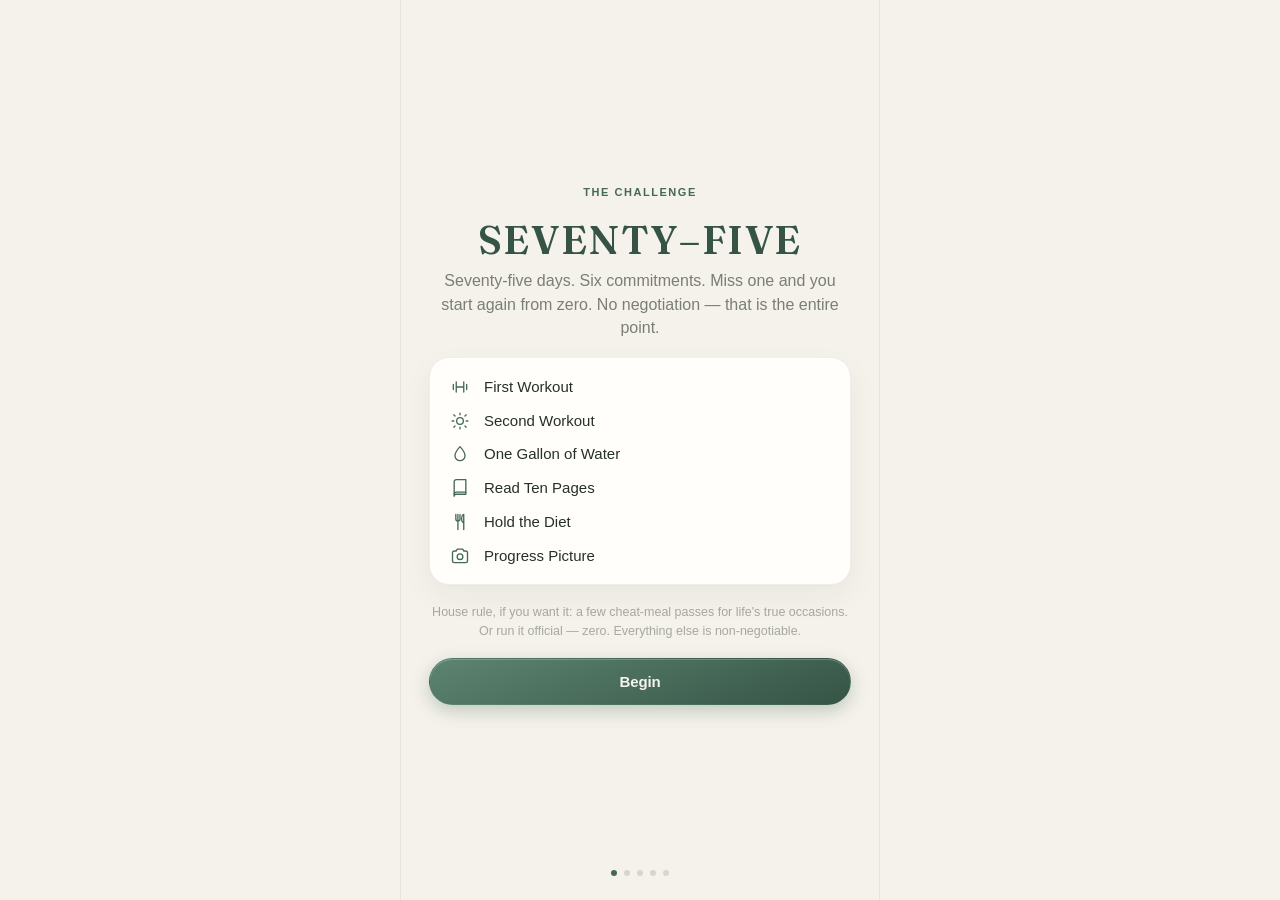
==== commit 860cb80d: "Add barcode scanning and flexible mode; refine design with Fraunces and glass Barcode scanning: - Ne" ====
--- a/index.html
+++ b/index.html
@@ -16,6 +16,7 @@
   <meta name="apple-mobile-web-app-status-bar-style" content="default">
   <meta name="apple-mobile-web-app-title" content="75 Hard">
 
+  <link rel="preload" href="./fonts/fraunces-latin.woff2" as="font" type="font/woff2" crossorigin>
   <link rel="stylesheet" href="./css/style.css">
 </head>
 <body>
@@ -27,6 +28,7 @@
   </noscript>
   <script src="./js/db.js"></script>
   <script src="./js/foods.js"></script>
+  <script src="./js/scanner.js"></script>
   <script src="./js/app.js"></script>
 </body>
 </html>
--- a/css/style.css
+++ b/css/style.css
@@ -1,60 +1,72 @@
 /* SEVENTY-FIVE — design system
-   Warm porcelain, white cards, deep emerald, champagne gold for the earned moments.
-   SF for text, New York for numerals. Light-first with a considered dark mode. */
+   Warm cream, soft eucalyptus, sand-bronze for the earned moments.
+   Fraunces for display, SF for text. Light-first with a considered dark mode. */
+
+@font-face {
+  font-family: 'Fraunces';
+  src: url('../fonts/fraunces-latin.woff2') format('woff2');
+  font-weight: 400 700;
+  font-style: normal;
+  font-display: swap;
+}
 
 :root {
-  --bg: #f4f2ec;
-  --surface: #ffffff;
-  --surface-2: #f6f4ef;
-  --hairline: rgba(28, 36, 31, 0.08);
-  --hairline-strong: rgba(28, 36, 31, 0.16);
-  --ink: #1b241f;
-  --ink-2: rgba(27, 36, 31, 0.62);
-  --ink-3: rgba(27, 36, 31, 0.4);
-  --green: #1e6b4e;
-  --green-2: #2c8663;
-  --green-deep: #14513a;
-  --green-dim: rgba(30, 107, 78, 0.09);
-  --on-green: #f7f4ea;
-  --gold: #a8834a;
-  --gold-2: #c2a065;
-  --gold-dim: rgba(168, 131, 74, 0.12);
-  --blue: #2f7fc1;
-  --blue-dim: rgba(47, 127, 193, 0.14);
-  --red: #cf3b2f;
-  --red-dim: rgba(207, 59, 47, 0.1);
-  --shadow: 0 1px 2px rgba(27, 36, 31, 0.04), 0 10px 30px rgba(27, 36, 31, 0.06);
-  --shadow-lift: 0 2px 6px rgba(27, 36, 31, 0.06), 0 18px 50px rgba(27, 36, 31, 0.12);
+  --bg: #f5f2eb;
+  --surface: #fffefb;
+  --surface-2: #f3efe7;
+  --hairline: rgba(41, 51, 44, 0.07);
+  --hairline-strong: rgba(41, 51, 44, 0.15);
+  --ink: #26302a;
+  --ink-2: rgba(38, 48, 42, 0.6);
+  --ink-3: rgba(38, 48, 42, 0.38);
+  --green: #456957;
+  --green-2: #5d8471;
+  --green-deep: #355445;
+  --green-dim: rgba(69, 105, 87, 0.1);
+  --on-green: #f7f4ec;
+  --gold: #a5824e;
+  --gold-2: #c1a067;
+  --gold-dim: rgba(165, 130, 78, 0.12);
+  --blue: #5488b8;
+  --blue-dim: rgba(84, 136, 184, 0.14);
+  --red: #c2513f;
+  --red-dim: rgba(194, 81, 63, 0.1);
+  --glass: rgba(255, 254, 251, 0.66);
+  --glass-edge: rgba(255, 255, 255, 0.55);
+  --shadow: 0 1px 2px rgba(38, 48, 42, 0.03), 0 12px 32px rgba(38, 48, 42, 0.05);
+  --shadow-lift: 0 2px 8px rgba(38, 48, 42, 0.05), 0 24px 60px rgba(38, 48, 42, 0.14);
   --ease: cubic-bezier(0.32, 0.72, 0, 1);
-  --radius: 22px;
+  --radius: 24px;
   --sans: -apple-system, BlinkMacSystemFont, "SF Pro Text", "Helvetica Neue", "Segoe UI", sans-serif;
-  --serif: "New York", ui-serif, "Iowan Old Style", Georgia, "Times New Roman", serif;
+  --serif: 'Fraunces', "New York", ui-serif, Georgia, serif;
 }
 
 @media (prefers-color-scheme: dark) {
   :root {
-    --bg: #101312;
-    --surface: #1a1e1c;
-    --surface-2: #232826;
-    --hairline: rgba(240, 240, 234, 0.09);
-    --hairline-strong: rgba(240, 240, 234, 0.18);
-    --ink: #f0efe8;
-    --ink-2: rgba(240, 239, 232, 0.6);
-    --ink-3: rgba(240, 239, 232, 0.38);
-    --green: #4aa27d;
-    --green-2: #5cb890;
-    --green-deep: #3a8b68;
-    --green-dim: rgba(74, 162, 125, 0.14);
-    --on-green: #0d1511;
-    --gold: #c2a065;
-    --gold-2: #d6b87e;
-    --gold-dim: rgba(194, 160, 101, 0.14);
-    --blue: #5b9fd6;
-    --blue-dim: rgba(91, 159, 214, 0.16);
-    --red: #e35d51;
-    --red-dim: rgba(227, 93, 81, 0.14);
+    --bg: #131714;
+    --surface: #1c221e;
+    --surface-2: #262d28;
+    --hairline: rgba(240, 240, 233, 0.08);
+    --hairline-strong: rgba(240, 240, 233, 0.17);
+    --ink: #eeede5;
+    --ink-2: rgba(238, 237, 229, 0.6);
+    --ink-3: rgba(238, 237, 229, 0.38);
+    --green: #86ab97;
+    --green-2: #9cc0ac;
+    --green-deep: #6f957f;
+    --green-dim: rgba(134, 171, 151, 0.13);
+    --on-green: #121712;
+    --gold: #c1a067;
+    --gold-2: #d5b87f;
+    --gold-dim: rgba(193, 160, 103, 0.14);
+    --blue: #7ba7cd;
+    --blue-dim: rgba(123, 167, 205, 0.16);
+    --red: #dd7361;
+    --red-dim: rgba(221, 115, 97, 0.14);
+    --glass: rgba(28, 34, 30, 0.6);
+    --glass-edge: rgba(255, 255, 255, 0.07);
     --shadow: none;
-    --shadow-lift: 0 18px 50px rgba(0, 0, 0, 0.5);
+    --shadow-lift: 0 20px 55px rgba(0, 0, 0, 0.55);
   }
 }
 
@@ -81,7 +93,7 @@
 
 #app { height: 100%; }
 
-.serif { font-family: var(--serif); font-weight: 600; letter-spacing: -0.01em; }
+.serif { font-family: var(--serif); font-weight: 600; letter-spacing: -0.01em; font-optical-sizing: auto; }
 
 .kicker {
   font-size: 11px;
@@ -121,15 +133,16 @@
 
 .hero-num {
   font-family: var(--serif);
-  font-weight: 600;
-  font-size: 52px;
-  line-height: 1.05;
-  letter-spacing: -0.02em;
+  font-weight: 500;
+  font-optical-sizing: auto;
+  font-size: 47px;
+  line-height: 1.08;
+  letter-spacing: -0.015em;
   color: var(--ink);
   padding: 2px 0 4px;
 }
 
-.page-title { font-size: 36px; letter-spacing: -0.01em; padding: 2px 0 4px; color: var(--ink); }
+.page-title { font-size: 33px; font-weight: 500; letter-spacing: -0.01em; padding: 2px 0 4px; color: var(--ink); }
 
 /* ── Progress ring ── */
 
@@ -159,7 +172,7 @@
   border-radius: var(--radius);
   padding: 18px;
   margin-bottom: 14px;
-  box-shadow: var(--shadow);
+  box-shadow: inset 0 1px 0 var(--glass-edge), var(--shadow);
 }
 
 .card-head {
@@ -381,7 +394,7 @@
 .btn.primary {
   background: linear-gradient(160deg, var(--green-2), var(--green-deep));
   color: var(--on-green);
-  box-shadow: 0 6px 18px rgba(30, 107, 78, 0.28);
+  box-shadow: inset 0 1px 0 rgba(255, 255, 255, 0.22), 0 6px 18px rgba(69, 105, 87, 0.3);
 }
 .btn.ghost {
   background: var(--surface);
@@ -409,11 +422,14 @@
 .tabbar {
   flex: none;
   display: flex;
-  border-top: 1px solid var(--hairline);
-  background: color-mix(in srgb, var(--bg) 86%, transparent);
-  -webkit-backdrop-filter: saturate(1.6) blur(22px);
-  backdrop-filter: saturate(1.6) blur(22px);
-  padding: 8px 6px calc(env(safe-area-inset-bottom, 0px) + 8px);
+  margin: 4px 14px calc(env(safe-area-inset-bottom, 0px) + 12px);
+  border: 1px solid var(--hairline);
+  border-radius: 100px;
+  background: var(--glass);
+  -webkit-backdrop-filter: saturate(1.6) blur(24px);
+  backdrop-filter: saturate(1.6) blur(24px);
+  box-shadow: inset 0 1px 0 var(--glass-edge), var(--shadow-lift);
+  padding: 7px 8px;
 }
 .tab-item {
   flex: 1;
@@ -450,12 +466,14 @@
 .cell.done { background: linear-gradient(160deg, var(--green-2), var(--green)); }
 .cell.today { box-shadow: inset 0 0 0 1.5px var(--green); background: transparent; color: var(--green); }
 .cell.today.done { background: linear-gradient(160deg, var(--green-2), var(--green)); box-shadow: none; color: var(--on-green); }
+.cell.missed { background: var(--red-dim); box-shadow: inset 0 0 0 1px rgba(194, 81, 63, 0.35); }
 
 .grid-legend { display: flex; gap: 16px; font-size: 11px; color: var(--ink-3); }
 .grid-legend span { display: inline-flex; align-items: center; gap: 6px; }
 .grid-legend .dot { width: 9px; height: 9px; border-radius: 50%; background: var(--hairline); display: inline-block; }
 .grid-legend .dot.done { background: var(--green); }
 .grid-legend .dot.today { background: transparent; box-shadow: inset 0 0 0 1.5px var(--green); }
+.grid-legend .dot.missed { background: var(--red-dim); box-shadow: inset 0 0 0 1px rgba(194, 81, 63, 0.35); }
 
 .stat-row { display: grid; grid-template-columns: repeat(4, 1fr); gap: 10px; margin-bottom: 14px; }
 .stat {
@@ -684,16 +702,18 @@
 .sheet {
   width: 100%;
   max-width: 480px;
-  background: var(--bg);
+  background: color-mix(in srgb, var(--bg) 84%, transparent);
+  -webkit-backdrop-filter: saturate(1.5) blur(28px);
+  backdrop-filter: saturate(1.5) blur(28px);
   border: 1px solid var(--hairline);
   border-bottom: none;
-  border-radius: 26px 26px 0 0;
+  border-radius: 28px 28px 0 0;
   padding: 10px 20px calc(env(safe-area-inset-bottom, 0px) + 22px);
   animation: sheetUp 0.4s var(--ease);
   max-height: 88vh;
   overflow-y: auto;
   -webkit-overflow-scrolling: touch;
-  box-shadow: var(--shadow-lift);
+  box-shadow: inset 0 1px 0 var(--glass-edge), var(--shadow-lift);
 }
 .sheet-handle {
   width: 38px; height: 4.5px;
@@ -752,12 +772,93 @@
 .qty-ctl span { min-width: 28px; text-align: center; font-size: 13px; font-weight: 700; }
 
 .food-search-wrap { position: relative; margin-bottom: 4px; }
-.food-search-wrap .input { margin-bottom: 8px; padding-left: 42px; }
+.food-search-wrap .input { margin-bottom: 8px; padding-left: 42px; padding-right: 52px; }
 .food-search-wrap > .ic {
   position: absolute; left: 14px; top: 14px;
   width: 18px; height: 18px;
   color: var(--ink-3);
   pointer-events: none;
+}
+.scan-btn {
+  position: absolute; right: 6px; top: 5px;
+  width: 40px; height: 40px;
+  border: none;
+  border-radius: 12px;
+  background: var(--green-dim);
+  color: var(--green);
+  display: flex; align-items: center; justify-content: center;
+  cursor: pointer;
+}
+.scan-btn .ic { width: 21px; height: 21px; }
+.scan-btn:active { transform: scale(0.92); }
+
+/* ── Barcode scanner overlay ── */
+
+.scan {
+  position: fixed; inset: 0;
+  background: #0c0f0d;
+  z-index: 110;
+  display: flex; flex-direction: column;
+  animation: fadeIn 0.25s var(--ease);
+  color: #f0efe8;
+}
+.scan-top {
+  display: flex; align-items: center; justify-content: space-between;
+  padding: calc(env(safe-area-inset-top, 0px) + 16px) 20px 12px;
+  font-weight: 600;
+}
+.scan-close {
+  background: rgba(255, 255, 255, 0.12);
+  border: none; color: #fff;
+  width: 34px; height: 34px;
+  border-radius: 50%;
+  font-size: 15px;
+  cursor: pointer;
+}
+.scan-stage { flex: 1; position: relative; overflow: hidden; }
+.scan-stage video { width: 100%; height: 100%; object-fit: cover; }
+.scan-frame {
+  position: absolute; left: 50%; top: 44%;
+  transform: translate(-50%, -50%);
+  width: min(78%, 340px); height: 150px;
+  border-radius: 18px;
+  box-shadow: 0 0 0 200vmax rgba(10, 13, 11, 0.45);
+  outline: 2px solid rgba(255, 255, 255, 0.85);
+}
+.scan-hint {
+  position: absolute; left: 0; right: 0; top: calc(44% + 95px);
+  text-align: center;
+  font-size: 13px;
+  color: rgba(255, 255, 255, 0.75);
+  padding: 0 30px;
+}
+.scan-manual {
+  display: flex; gap: 8px;
+  padding: 14px 20px calc(env(safe-area-inset-bottom, 0px) + 18px);
+  background: #12161380;
+}
+.scan-manual input {
+  flex: 1;
+  background: rgba(255, 255, 255, 0.1);
+  border: 1px solid rgba(255, 255, 255, 0.16);
+  border-radius: 100px;
+  color: #fff;
+  font-family: var(--sans);
+  font-size: 15px;
+  padding: 12px 18px;
+  outline: none;
+}
+.scan-manual input::placeholder { color: rgba(255, 255, 255, 0.45); }
+.scan-manual .scan-go {
+  border: none;
+  border-radius: 100px;
+  padding: 12px 22px;
+  background: #fff;
+  color: #131714;
+  font-family: var(--sans);
+  font-weight: 700;
+  font-size: 15px;
+  cursor: pointer;
 }
 
 .food-results { list-style: none; margin-bottom: 8px; }
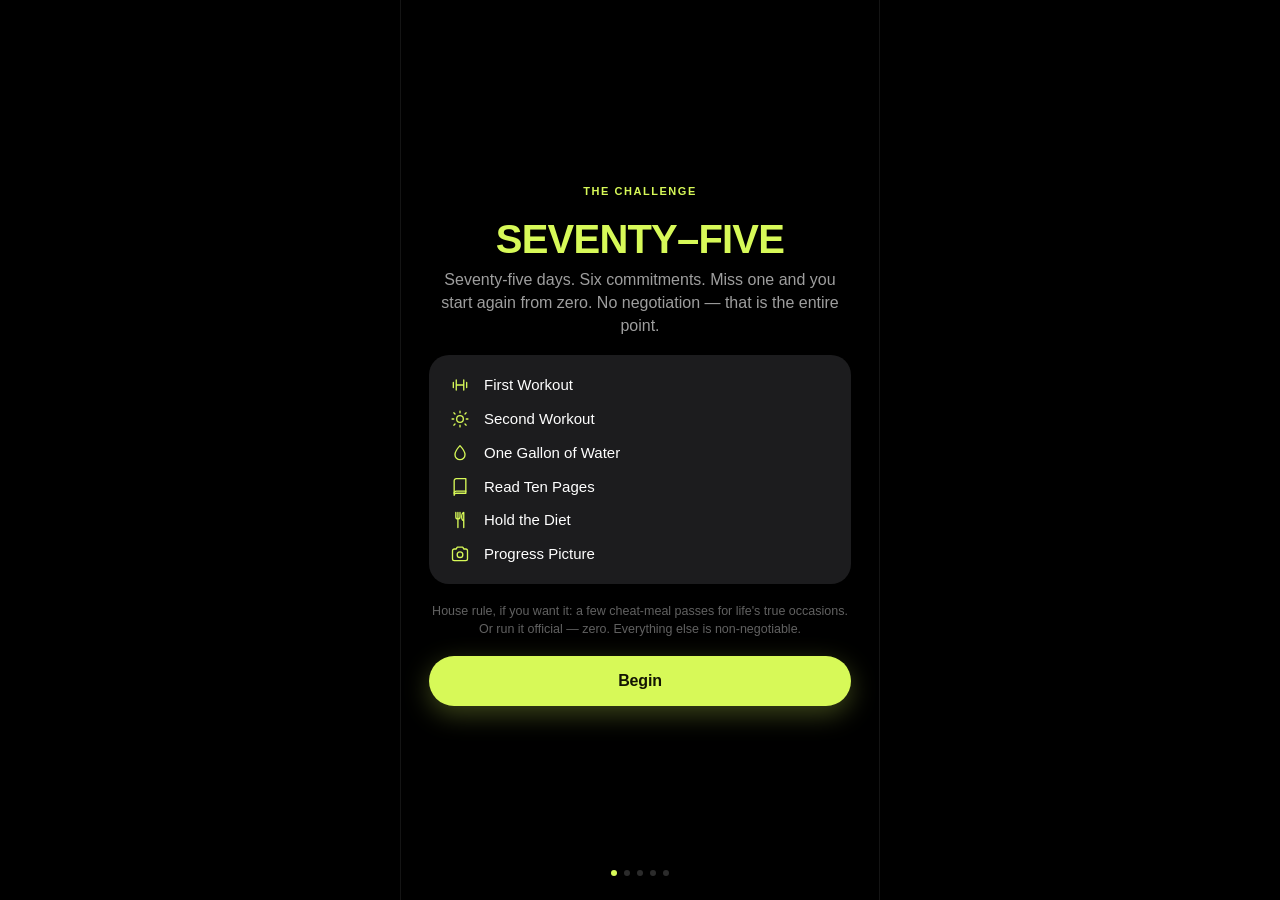
==== commit b42d184a: "Reskin to Apple Fitness language: black, volt-lime, color-coded metrics - Default theme is now pure " ====
--- a/index.html
+++ b/index.html
@@ -5,15 +5,14 @@
   <meta name="viewport" content="width=device-width, initial-scale=1, viewport-fit=cover, user-scalable=no">
   <title>SEVENTY-FIVE — 75 Hard</title>
   <meta name="description" content="A private, on-device companion for the 75 Hard challenge. Six daily commitments, photographic proof, couples mode, and no mercy.">
-  <meta name="theme-color" media="(prefers-color-scheme: light)" content="#f4f2ec">
-  <meta name="theme-color" media="(prefers-color-scheme: dark)" content="#101312">
+  <meta name="theme-color" content="#000000">
 
   <link rel="manifest" href="./manifest.webmanifest">
   <link rel="icon" type="image/png" sizes="64x64" href="./icons/icon-64.png">
   <link rel="apple-touch-icon" href="./icons/icon-180.png">
   <meta name="apple-mobile-web-app-capable" content="yes">
   <meta name="mobile-web-app-capable" content="yes">
-  <meta name="apple-mobile-web-app-status-bar-style" content="default">
+  <meta name="apple-mobile-web-app-status-bar-style" content="black-translucent">
   <meta name="apple-mobile-web-app-title" content="75 Hard">
 
   <link rel="preload" href="./fonts/fraunces-latin.woff2" as="font" type="font/woff2" crossorigin>
--- a/css/style.css
+++ b/css/style.css
@@ -1,6 +1,7 @@
 /* SEVENTY-FIVE — design system
-   Warm cream, soft eucalyptus, sand-bronze for the earned moments.
-   Fraunces for display, SF for text. Light-first with a considered dark mode. */
+   Apple Fitness language: pure black, flat charcoal cards, volt-lime hero accent,
+   color-coded metrics, heavy SF display type. Light (cream) and Hardcore (gold)
+   themes available. */
 
 @font-face {
   font-family: 'Fraunces';
@@ -11,11 +12,52 @@
 }
 
 :root {
+  --bg: #000000;
+  --surface: #1c1c1e;
+  --surface-2: #2c2c2e;
+  --hairline: rgba(255, 255, 255, 0.08);
+  --hairline-strong: rgba(255, 255, 255, 0.17);
+  --card-border: transparent;
+  --ink: #ffffff;
+  --ink-2: rgba(255, 255, 255, 0.62);
+  --ink-3: rgba(255, 255, 255, 0.38);
+  --green: #d7f958;
+  --green-2: #e6ff85;
+  --green-deep: #b9dd3d;
+  --green-dim: rgba(215, 249, 88, 0.13);
+  --on-green: #131503;
+  --gold: #d5b87f;
+  --gold-2: #e9d5a6;
+  --gold-dim: rgba(213, 184, 127, 0.14);
+  --blue: #41b7f8;
+  --blue-dim: rgba(65, 183, 248, 0.16);
+  --red: #ff453a;
+  --red-dim: rgba(255, 69, 58, 0.15);
+  --t-workout: #d7f958;
+  --t-water: #41b7f8;
+  --t-read: #c084f5;
+  --t-diet: #ff9d0a;
+  --t-photo: #ff5c8a;
+  --t-custom: #4dd9c0;
+  --on-tint: #08090c;
+  --seg-on-bg: #ffffff;
+  --seg-on-ink: #000000;
+  --glass: rgba(24, 24, 26, 0.72);
+  --glass-edge: rgba(255, 255, 255, 0.06);
+  --shadow: none;
+  --shadow-lift: 0 20px 55px rgba(0, 0, 0, 0.6);
+  --ease: cubic-bezier(0.32, 0.72, 0, 1);
+  --radius: 24px;
+  --sans: -apple-system, BlinkMacSystemFont, "SF Pro Text", "Helvetica Neue", "Segoe UI", sans-serif;
+}
+
+:root[data-theme="light"] {
   --bg: #f5f2eb;
   --surface: #fffefb;
   --surface-2: #f3efe7;
   --hairline: rgba(41, 51, 44, 0.07);
   --hairline-strong: rgba(41, 51, 44, 0.15);
+  --card-border: rgba(41, 51, 44, 0.07);
   --ink: #26302a;
   --ink-2: rgba(38, 48, 42, 0.6);
   --ink-3: rgba(38, 48, 42, 0.38);
@@ -27,47 +69,61 @@
   --gold: #a5824e;
   --gold-2: #c1a067;
   --gold-dim: rgba(165, 130, 78, 0.12);
-  --blue: #5488b8;
-  --blue-dim: rgba(84, 136, 184, 0.14);
+  --blue: #2f7fc1;
+  --blue-dim: rgba(47, 127, 193, 0.14);
   --red: #c2513f;
   --red-dim: rgba(194, 81, 63, 0.1);
+  --t-workout: #456957;
+  --t-water: #2f7fc1;
+  --t-read: #8e5bd4;
+  --t-diet: #c77c14;
+  --t-photo: #d6456e;
+  --t-custom: #2b9c87;
+  --on-tint: #ffffff;
+  --seg-on-bg: #ffffff;
+  --seg-on-ink: #26302a;
   --glass: rgba(255, 254, 251, 0.66);
   --glass-edge: rgba(255, 255, 255, 0.55);
   --shadow: 0 1px 2px rgba(38, 48, 42, 0.03), 0 12px 32px rgba(38, 48, 42, 0.05);
   --shadow-lift: 0 2px 8px rgba(38, 48, 42, 0.05), 0 24px 60px rgba(38, 48, 42, 0.14);
-  --ease: cubic-bezier(0.32, 0.72, 0, 1);
-  --radius: 24px;
-  --sans: -apple-system, BlinkMacSystemFont, "SF Pro Text", "Helvetica Neue", "Segoe UI", sans-serif;
-  --serif: 'Fraunces', "New York", ui-serif, Georgia, serif;
-}
-
-@media (prefers-color-scheme: dark) {
-  :root {
-    --bg: #131714;
-    --surface: #1c221e;
-    --surface-2: #262d28;
-    --hairline: rgba(240, 240, 233, 0.08);
-    --hairline-strong: rgba(240, 240, 233, 0.17);
-    --ink: #eeede5;
-    --ink-2: rgba(238, 237, 229, 0.6);
-    --ink-3: rgba(238, 237, 229, 0.38);
-    --green: #86ab97;
-    --green-2: #9cc0ac;
-    --green-deep: #6f957f;
-    --green-dim: rgba(134, 171, 151, 0.13);
-    --on-green: #121712;
-    --gold: #c1a067;
-    --gold-2: #d5b87f;
-    --gold-dim: rgba(193, 160, 103, 0.14);
-    --blue: #7ba7cd;
-    --blue-dim: rgba(123, 167, 205, 0.16);
-    --red: #dd7361;
-    --red-dim: rgba(221, 115, 97, 0.14);
-    --glass: rgba(28, 34, 30, 0.6);
-    --glass-edge: rgba(255, 255, 255, 0.07);
-    --shadow: none;
-    --shadow-lift: 0 20px 55px rgba(0, 0, 0, 0.55);
-  }
+}
+
+/* Hardcore — black and gold. No softness anywhere. */
+:root[data-theme="hardcore"] {
+  --bg: #060607;
+  --surface: #101013;
+  --surface-2: #17171b;
+  --hairline: rgba(244, 241, 234, 0.09);
+  --hairline-strong: rgba(244, 241, 234, 0.18);
+  --card-border: rgba(244, 241, 234, 0.09);
+  --ink: #f4f1ea;
+  --ink-2: rgba(244, 241, 234, 0.6);
+  --ink-3: rgba(244, 241, 234, 0.38);
+  --green: #c9a961;
+  --green-2: #e6cf9a;
+  --green-deep: #a8834a;
+  --green-dim: rgba(201, 169, 97, 0.14);
+  --on-green: #1c1608;
+  --gold: #c9a961;
+  --gold-2: #e6cf9a;
+  --gold-dim: rgba(201, 169, 97, 0.14);
+  --blue: #c9a961;
+  --blue-dim: rgba(201, 169, 97, 0.14);
+  --red: #ff453a;
+  --red-dim: rgba(255, 69, 58, 0.14);
+  --t-workout: #c9a961;
+  --t-water: #c9a961;
+  --t-read: #c9a961;
+  --t-diet: #c9a961;
+  --t-photo: #c9a961;
+  --t-custom: #c9a961;
+  --on-tint: #1c1608;
+  --seg-on-bg: #c9a961;
+  --seg-on-ink: #1c1608;
+  --glass: rgba(12, 12, 15, 0.65);
+  --glass-edge: rgba(255, 255, 255, 0.08);
+  --shadow: none;
+  --shadow-lift: 0 20px 55px rgba(0, 0, 0, 0.6);
 }
 
 * { margin: 0; padding: 0; box-sizing: border-box; -webkit-tap-highlight-color: transparent; }
@@ -93,7 +149,12 @@
 
 #app { height: 100%; }
 
-.serif { font-family: var(--serif); font-weight: 600; letter-spacing: -0.01em; font-optical-sizing: auto; }
+/* Display type — heavy SF, Apple Fitness style */
+.serif {
+  font-family: var(--sans);
+  font-weight: 800;
+  letter-spacing: -0.022em;
+}
 
 .kicker {
   font-size: 11px;
@@ -132,64 +193,70 @@
 .header-row { display: flex; align-items: center; justify-content: space-between; gap: 16px; }
 
 .hero-num {
-  font-family: var(--serif);
-  font-weight: 500;
-  font-optical-sizing: auto;
-  font-size: 47px;
+  font-family: var(--sans);
+  font-weight: 800;
+  font-size: 44px;
   line-height: 1.08;
-  letter-spacing: -0.015em;
+  letter-spacing: -0.025em;
   color: var(--ink);
   padding: 2px 0 4px;
 }
 
-.page-title { font-size: 33px; font-weight: 500; letter-spacing: -0.01em; padding: 2px 0 4px; color: var(--ink); }
+.page-title {
+  font-size: 34px;
+  font-weight: 800;
+  letter-spacing: -0.025em;
+  padding: 2px 0 4px;
+  color: var(--ink);
+}
 
 /* ── Progress ring ── */
 
-.ring-wrap { position: relative; width: 96px; height: 96px; flex: none; }
+.ring-wrap { position: relative; width: 100px; height: 100px; flex: none; }
 .ring { width: 100%; height: 100%; transform: rotate(-90deg); }
-.ring-track { fill: none; stroke: var(--hairline); stroke-width: 6; }
+.ring-track { fill: none; stroke: var(--surface-2); stroke-width: 9; }
 .ring-fill {
   fill: none;
   stroke: var(--green);
-  stroke-width: 6;
+  stroke-width: 9;
   stroke-linecap: round;
   transition: stroke-dashoffset 0.7s var(--ease);
+  filter: drop-shadow(0 0 7px color-mix(in srgb, var(--green) 55%, transparent));
 }
 .ring-label {
   position: absolute; inset: 0;
   display: flex; flex-direction: column; align-items: center; justify-content: center;
   line-height: 1;
 }
-.ring-label .serif { font-size: 26px; color: var(--ink); }
+.ring-label .serif { font-size: 27px; color: var(--ink); }
 .ring-label small { font-size: 10px; letter-spacing: 0.08em; text-transform: uppercase; color: var(--ink-3); margin-top: 3px; }
 
 /* ── Cards ── */
 
 .card {
   background: var(--surface);
-  border: 1px solid var(--hairline);
+  border: 1px solid var(--card-border);
   border-radius: var(--radius);
   padding: 18px;
   margin-bottom: 14px;
-  box-shadow: inset 0 1px 0 var(--glass-edge), var(--shadow);
+  box-shadow: var(--shadow);
 }
 
 .card-head {
   display: flex; align-items: baseline; justify-content: space-between;
   margin-bottom: 12px;
 }
-.card-head strong { font-size: 17px; letter-spacing: -0.01em; }
+.card-head strong { font-size: 18px; font-weight: 700; letter-spacing: -0.015em; }
 
 .hint-card { display: flex; gap: 12px; align-items: flex-start; }
 .hint-card p { margin-top: 3px; }
 
 .seal-card {
   display: flex; gap: 14px; align-items: center;
-  background: linear-gradient(150deg, rgba(194, 160, 101, 0.16), rgba(194, 160, 101, 0.04) 60%), var(--surface);
-  border-color: rgba(168, 131, 74, 0.35);
-}
-.seal-card .seal-ic { width: 34px; height: 34px; color: var(--gold); }
+  background: linear-gradient(150deg, var(--green-dim), transparent 65%), var(--surface);
+  border-color: color-mix(in srgb, var(--green) 30%, transparent);
+}
+.seal-card .seal-ic { width: 34px; height: 34px; color: var(--green); }
 .seal-card strong { font-size: 19px; }
 
 .wait-card { display: flex; gap: 14px; align-items: center; }
@@ -197,24 +264,30 @@
 
 .empty-card { text-align: center; padding: 28px 20px; }
 
-.danger-card { border-color: rgba(207, 59, 47, 0.22); }
+.danger-card { border-color: rgba(255, 69, 58, 0.25); }
 .danger-card .btn + .btn { margin-top: 8px; }
 
 /* ── Task list ── */
 
 .tasklist { list-style: none; }
 
-.task { padding: 15px 16px; transition: border-color 0.4s var(--ease), background 0.4s var(--ease); }
+.task { padding: 15px 16px; transition: background 0.4s var(--ease); }
 .task.done {
-  border-color: rgba(30, 107, 78, 0.28);
-  background: linear-gradient(150deg, var(--green-dim), transparent 55%), var(--surface);
-}
+  background: linear-gradient(150deg, color-mix(in srgb, var(--tint, var(--green)) 12%, transparent), transparent 60%), var(--surface);
+}
+
+.task.tint-workout { --tint: var(--t-workout); }
+.task.tint-water { --tint: var(--t-water); }
+.task.tint-read { --tint: var(--t-read); }
+.task.tint-diet { --tint: var(--t-diet); }
+.task.tint-photo { --tint: var(--t-photo); }
+.task.tint-custom { --tint: var(--t-custom); }
 
 .task-main { display: flex; align-items: center; gap: 14px; }
 .task-body { flex: 1; min-width: 0; }
-.task-title { font-weight: 600; font-size: 16px; letter-spacing: -0.01em; }
+.task-title { font-weight: 700; font-size: 16px; letter-spacing: -0.01em; }
 .task-sub { font-size: 13px; color: var(--ink-2); margin-top: 1px; }
-.task.done .task-title { color: var(--green-deep); }
+.task.done .task-title { color: var(--tint, var(--green)); }
 .task-side { flex: none; display: flex; align-items: center; }
 
 .task-check {
@@ -229,11 +302,19 @@
 }
 .task-check .ic { width: 16px; height: 16px; }
 .task-check.on {
-  background: linear-gradient(160deg, var(--green-2), var(--green));
+  background: var(--tint, var(--green));
   border-color: transparent;
-  color: var(--on-green);
+  color: var(--on-tint);
   transform: scale(1.04);
-}
+  animation: checkPop 0.45s var(--ease);
+}
+.task-check.on .ic path {
+  stroke-dasharray: 24;
+  stroke-dashoffset: 0;
+  animation: checkDraw 0.4s var(--ease) 0.05s backwards;
+}
+@keyframes checkPop { 0% { transform: scale(0.7); } 55% { transform: scale(1.16); } 100% { transform: scale(1.04); } }
+@keyframes checkDraw { from { stroke-dashoffset: 24; } to { stroke-dashoffset: 0; } }
 .task-check:active { transform: scale(0.9); }
 .task-check.small { width: 26px; height: 26px; }
 .task-check.small .ic { width: 14px; height: 14px; }
@@ -259,7 +340,7 @@
 .proof-thumb {
   width: 42px; height: 42px;
   border-radius: 14px;
-  border: 1px solid rgba(30, 107, 78, 0.45);
+  border: 1px solid color-mix(in srgb, var(--tint, var(--green)) 45%, transparent);
   overflow: hidden;
   padding: 0;
   background: var(--surface-2);
@@ -271,29 +352,36 @@
 .bar {
   height: 6px;
   border-radius: 3px;
-  background: var(--hairline);
+  background: var(--surface-2);
   overflow: hidden;
 }
+:root[data-theme="light"] .bar { background: var(--hairline); }
 .bar.big { height: 8px; margin: 16px 0 10px; }
 .bar-fill {
   height: 100%;
   border-radius: 3px;
-  background: linear-gradient(90deg, var(--green), var(--green-2));
+  background: var(--tint, var(--green));
   transition: width 0.5s var(--ease);
 }
-.bar-fill.water { background: linear-gradient(90deg, var(--blue), #57a3dd); }
+.bar-fill.water { background: var(--t-water); }
 .bar-fill.gold { background: linear-gradient(90deg, var(--gold), var(--gold-2)); }
-.bar-fill.over { background: linear-gradient(90deg, #c96b2d, #e08a44); }
+.bar-fill.over { background: var(--t-diet); }
 
 .water-wrap .bar { margin-bottom: 10px; }
 .water-row { display: flex; align-items: center; justify-content: space-between; gap: 10px; }
-.water-count { font-family: var(--serif); font-size: 17px; font-weight: 600; }
-.water-count small { font-family: var(--sans); font-size: 12px; color: var(--ink-3); font-weight: 500; }
+.water-count {
+  font-family: var(--sans);
+  font-size: 19px;
+  font-weight: 800;
+  letter-spacing: -0.02em;
+  color: var(--tint, var(--ink));
+}
+.water-count small { font-size: 12px; color: var(--ink-3); font-weight: 600; letter-spacing: 0; }
 
 .chips { display: flex; gap: 6px; }
 .chip {
   border: 1px solid var(--hairline-strong);
-  background: var(--surface);
+  background: var(--surface-2);
   color: var(--ink);
   font-family: var(--sans);
   font-size: 13px;
@@ -303,8 +391,14 @@
   cursor: pointer;
   transition: all 0.25s var(--ease);
 }
+:root[data-theme="light"] .chip { background: var(--surface); }
 .chip:active { transform: scale(0.93); background: var(--green-dim); }
 .chip.minus { color: var(--ink-3); }
+.chip.on {
+  background: var(--green);
+  color: var(--on-green);
+  border-color: transparent;
+}
 
 .read-wrap { display: flex; flex-direction: column; gap: 10px; }
 .book-chip {
@@ -323,6 +417,11 @@
 .book-chip .ic { width: 15px; height: 15px; }
 .book-chip .chev { margin-left: auto; color: var(--ink-3); }
 .book-chip.empty { border-style: dashed; }
+.book-chip.logged {
+  border-color: color-mix(in srgb, var(--tint, var(--green)) 35%, transparent);
+  color: var(--tint, var(--green));
+  background: color-mix(in srgb, var(--tint, var(--green)) 10%, transparent);
+}
 
 /* food on the diet card */
 .food-wrap .bar { margin-bottom: 10px; }
@@ -347,7 +446,7 @@
   text-align: left;
 }
 .cheat-badge {
-  border: 1px solid rgba(168, 131, 74, 0.4);
+  border: 1px solid color-mix(in srgb, var(--gold) 40%, transparent);
   background: var(--gold-dim);
   color: var(--gold);
   font-family: var(--sans);
@@ -357,6 +456,136 @@
   border-radius: 100px;
   cursor: pointer;
 }
+
+.chain-line {
+  display: inline-flex; align-items: center; gap: 6px;
+  margin-top: 8px;
+  font-size: 12.5px;
+  font-weight: 700;
+  color: var(--gold);
+  background: var(--gold-dim);
+  border-radius: 100px;
+  padding: 5px 12px;
+}
+.chain-line .ic { width: 15px; height: 15px; }
+
+.why-card { padding: 4px 6px 14px; }
+.why-card .kicker { font-size: 10px; }
+.why-card p {
+  font-family: var(--sans);
+  font-weight: 500;
+  font-style: italic;
+  font-size: 16px;
+  color: var(--ink-2);
+  margin-top: 3px;
+}
+
+.why-quote {
+  font-style: italic;
+  font-weight: 500;
+  font-size: 16px;
+  color: var(--gold);
+  margin: 12px 0;
+  text-align: center;
+}
+
+.journal-card textarea { margin-bottom: 0; }
+
+.kind-chips { display: flex; flex-wrap: wrap; gap: 7px; }
+
+.medals { display: grid; grid-template-columns: repeat(4, 1fr); gap: 10px; }
+.medal {
+  aspect-ratio: 1;
+  border-radius: 50%;
+  border: 1.5px dashed var(--hairline-strong);
+  display: flex; flex-direction: column; align-items: center; justify-content: center;
+  color: var(--ink-3);
+}
+.medal .serif { font-size: 22px; }
+.medal small { font-size: 9px; letter-spacing: 0.08em; text-transform: uppercase; margin-top: 2px; }
+.medal.earned {
+  border: none;
+  background: linear-gradient(160deg, var(--green-2), var(--green));
+  color: var(--on-green);
+  box-shadow: 0 0 20px color-mix(in srgb, var(--green) 35%, transparent);
+}
+
+.milestone-num {
+  font-size: 88px;
+  line-height: 1;
+  text-align: center;
+  color: var(--green);
+  padding: 10px 0 4px;
+  text-shadow: 0 0 30px color-mix(in srgb, var(--green) 45%, transparent);
+}
+
+.warn-food {
+  display: flex; align-items: baseline; justify-content: space-between; gap: 10px;
+  background: var(--surface);
+  border: 1px solid var(--hairline);
+  border-radius: 14px;
+  padding: 12px 14px;
+  margin-bottom: 12px;
+}
+.swap-tip {
+  background: var(--green-dim);
+  border-radius: 14px;
+  padding: 12px 14px;
+  font-size: 14px;
+  color: var(--green);
+  margin-bottom: 12px;
+}
+:root[data-theme="light"] .swap-tip { color: var(--green-deep); }
+.reflect-row .muted { white-space: pre-wrap; }
+
+/* ── Nutrition insights ── */
+
+.nutri-bars {
+  position: relative;
+  display: flex;
+  align-items: flex-end;
+  justify-content: space-between;
+  gap: 6px;
+  padding: 6px 2px 2px;
+  margin-bottom: 10px;
+}
+.nutri-col {
+  flex: 1;
+  display: flex; flex-direction: column; align-items: center; justify-content: flex-end;
+  gap: 4px;
+  background: none; border: none; padding: 0;
+  cursor: pointer;
+  font-family: var(--sans);
+}
+.nutri-val { font-size: 9.5px; font-weight: 700; color: var(--ink-3); min-height: 12px; }
+.nutri-bar {
+  width: 70%;
+  max-width: 30px;
+  border-radius: 6px 6px 3px 3px;
+  background: var(--green);
+  transition: height 0.5s var(--ease);
+}
+.nutri-bar.over { background: var(--t-diet); }
+.nutri-day { font-size: 10px; font-weight: 700; color: var(--ink-3); text-transform: uppercase; }
+.nutri-target {
+  position: absolute;
+  left: 0; right: 0;
+  border-top: 1.5px dashed var(--gold);
+  opacity: 0.6;
+  pointer-events: none;
+}
+
+/* ── Loading & focus ── */
+
+img[data-proof-src]:not([src]) {
+  background: linear-gradient(100deg, var(--surface-2) 40%, var(--hairline-strong) 50%, var(--surface-2) 60%);
+  background-size: 300% 100%;
+  animation: shimmer 1.4s infinite;
+}
+@keyframes shimmer { from { background-position: 120% 0; } to { background-position: -80% 0; } }
+
+:focus-visible { outline: 2px solid var(--green); outline-offset: 2px; border-radius: 6px; }
+button:focus:not(:focus-visible) { outline: none; }
 
 .footnote {
   text-align: center;
@@ -367,7 +596,7 @@
 
 .fixing-banner {
   background: var(--gold-dim);
-  border: 1px solid rgba(168, 131, 74, 0.4);
+  border: 1px solid color-mix(in srgb, var(--gold) 40%, transparent);
   border-radius: 16px;
   padding: 12px 14px;
   font-size: 13px;
@@ -380,10 +609,10 @@
 .btn {
   display: inline-flex; align-items: center; justify-content: center; gap: 8px;
   font-family: var(--sans);
-  font-size: 15px;
-  font-weight: 600;
+  font-size: 16px;
+  font-weight: 700;
   letter-spacing: -0.01em;
-  padding: 14px 22px;
+  padding: 15px 24px;
   border-radius: 100px;
   border: 1px solid transparent;
   cursor: pointer;
@@ -392,16 +621,16 @@
 .btn:active { transform: scale(0.97); }
 .btn .ic { width: 17px; height: 17px; }
 .btn.primary {
-  background: linear-gradient(160deg, var(--green-2), var(--green-deep));
+  background: var(--green);
   color: var(--on-green);
-  box-shadow: inset 0 1px 0 rgba(255, 255, 255, 0.22), 0 6px 18px rgba(69, 105, 87, 0.3);
+  box-shadow: 0 8px 26px color-mix(in srgb, var(--green) 28%, transparent);
 }
 .btn.ghost {
   background: var(--surface);
   border-color: var(--hairline-strong);
   color: var(--ink);
 }
-.btn.danger { background: var(--red-dim); color: var(--red); border-color: rgba(207, 59, 47, 0.28); }
+.btn.danger { background: var(--red-dim); color: var(--red); border-color: color-mix(in srgb, var(--red) 28%, transparent); }
 .btn.small { font-size: 13px; padding: 8px 14px; }
 .btn.wide { width: 100%; }
 .btn.wide + .btn.wide { margin-top: 8px; }
@@ -458,33 +687,35 @@
 .cell {
   aspect-ratio: 1;
   border-radius: 50%;
-  background: var(--hairline);
+  background: var(--surface-2);
   display: flex; align-items: center; justify-content: center;
   font-size: 9px; font-weight: 700; color: var(--on-green);
   transition: background 0.3s var(--ease);
 }
-.cell.done { background: linear-gradient(160deg, var(--green-2), var(--green)); }
+:root[data-theme="light"] .cell { background: var(--hairline); }
+.cell.done { background: var(--green); }
 .cell.today { box-shadow: inset 0 0 0 1.5px var(--green); background: transparent; color: var(--green); }
-.cell.today.done { background: linear-gradient(160deg, var(--green-2), var(--green)); box-shadow: none; color: var(--on-green); }
-.cell.missed { background: var(--red-dim); box-shadow: inset 0 0 0 1px rgba(194, 81, 63, 0.35); }
+.cell.today.done { background: var(--green); box-shadow: none; color: var(--on-green); }
+.cell.missed { background: var(--red-dim); box-shadow: inset 0 0 0 1px color-mix(in srgb, var(--red) 35%, transparent); }
 
 .grid-legend { display: flex; gap: 16px; font-size: 11px; color: var(--ink-3); }
 .grid-legend span { display: inline-flex; align-items: center; gap: 6px; }
-.grid-legend .dot { width: 9px; height: 9px; border-radius: 50%; background: var(--hairline); display: inline-block; }
+.grid-legend .dot { width: 9px; height: 9px; border-radius: 50%; background: var(--surface-2); display: inline-block; }
+:root[data-theme="light"] .grid-legend .dot { background: var(--hairline); }
 .grid-legend .dot.done { background: var(--green); }
 .grid-legend .dot.today { background: transparent; box-shadow: inset 0 0 0 1.5px var(--green); }
-.grid-legend .dot.missed { background: var(--red-dim); box-shadow: inset 0 0 0 1px rgba(194, 81, 63, 0.35); }
+.grid-legend .dot.missed { background: var(--red-dim); box-shadow: inset 0 0 0 1px color-mix(in srgb, var(--red) 35%, transparent); }
 
 .stat-row { display: grid; grid-template-columns: repeat(4, 1fr); gap: 10px; margin-bottom: 14px; }
 .stat {
   background: var(--surface);
-  border: 1px solid var(--hairline);
+  border: 1px solid var(--card-border);
   border-radius: 18px;
   padding: 14px 8px;
   text-align: center;
   box-shadow: var(--shadow);
 }
-.stat-v { font-size: 24px; color: var(--ink); line-height: 1.1; }
+.stat-v { font-size: 25px; color: var(--ink); line-height: 1.1; }
 .stat-l { font-size: 10px; letter-spacing: 0.06em; text-transform: uppercase; color: var(--ink-3); margin-top: 4px; }
 
 .strip {
@@ -538,7 +769,7 @@
   cursor: pointer;
 }
 .lapse img { max-width: 100%; max-height: 78vh; object-fit: contain; }
-.lapse-label { font-size: 26px; color: #d6b87e; margin-top: 18px; }
+.lapse-label { font-size: 26px; font-weight: 800; color: #d7f958; margin-top: 18px; }
 .lapse-hint { font-size: 12px; color: rgba(255, 255, 255, 0.45); margin-top: 8px; }
 
 /* ── Lists / rows ── */
@@ -628,7 +859,7 @@
   margin-bottom: 10px;
 }
 .input::placeholder { color: var(--ink-3); }
-.input:focus { border-color: var(--green); background: var(--surface); }
+.input:focus { border-color: var(--green); }
 .input.big { font-size: 19px; padding: 16px 18px; text-align: center; }
 textarea.input { resize: none; }
 
@@ -654,14 +885,20 @@
   transition: all 0.25s var(--ease);
   white-space: nowrap;
 }
-.seg-opt.on { background: var(--surface); color: var(--ink); box-shadow: 0 1px 4px rgba(27, 36, 31, 0.12); }
+.seg-opt.on {
+  background: var(--seg-on-bg);
+  color: var(--seg-on-ink);
+  font-weight: 700;
+  box-shadow: 0 1px 5px rgba(0, 0, 0, 0.25);
+}
 .seg.tight .seg-opt { padding: 7px 12px; font-size: 13px; }
 
 .switch {
   width: 50px; height: 30px; flex: none;
   border-radius: 100px;
   border: none;
-  background: var(--hairline-strong);
+  background: var(--surface-2);
+  box-shadow: inset 0 0 0 1px var(--hairline-strong);
   position: relative;
   cursor: pointer;
   transition: background 0.3s var(--ease);
@@ -671,10 +908,10 @@
   width: 24px; height: 24px;
   border-radius: 50%;
   background: #fff;
-  box-shadow: 0 1px 4px rgba(0, 0, 0, 0.25);
+  box-shadow: 0 1px 4px rgba(0, 0, 0, 0.35);
   transition: all 0.3s var(--ease);
 }
-.switch.on { background: var(--green); }
+.switch.on { background: var(--green); box-shadow: none; }
 .switch.on i { left: 23px; }
 
 .pass-dots { display: flex; gap: 7px; flex-wrap: wrap; margin-bottom: 14px; }
@@ -683,7 +920,7 @@
   border-radius: 50%;
   background: linear-gradient(160deg, var(--gold-2), var(--gold));
 }
-.pass-dot.used { background: var(--hairline); }
+.pass-dot.used { background: var(--surface-2); box-shadow: inset 0 0 0 1px var(--hairline-strong); }
 
 .rules-list { padding-left: 20px; display: flex; flex-direction: column; gap: 8px; font-size: 14px; color: var(--ink-2); margin-bottom: 10px; }
 .rules-list strong { color: var(--ink); }
@@ -692,7 +929,7 @@
 
 .sheet-backdrop {
   position: fixed; inset: 0;
-  background: rgba(20, 26, 22, 0.4);
+  background: rgba(0, 0, 0, 0.55);
   -webkit-backdrop-filter: blur(6px);
   backdrop-filter: blur(6px);
   display: flex; align-items: flex-end; justify-content: center;
@@ -702,7 +939,7 @@
 .sheet {
   width: 100%;
   max-width: 480px;
-  background: color-mix(in srgb, var(--bg) 84%, transparent);
+  background: color-mix(in srgb, var(--surface) 88%, transparent);
   -webkit-backdrop-filter: saturate(1.5) blur(28px);
   backdrop-filter: saturate(1.5) blur(28px);
   border: 1px solid var(--hairline);
@@ -715,13 +952,14 @@
   -webkit-overflow-scrolling: touch;
   box-shadow: inset 0 1px 0 var(--glass-edge), var(--shadow-lift);
 }
+:root[data-theme="light"] .sheet { background: color-mix(in srgb, var(--bg) 84%, transparent); }
 .sheet-handle {
   width: 38px; height: 4.5px;
   border-radius: 3px;
   background: var(--hairline-strong);
   margin: 4px auto 16px;
 }
-.sheet-title { font-size: 24px; margin-bottom: 8px; }
+.sheet-title { font-size: 25px; margin-bottom: 8px; }
 .sheet .muted { margin-bottom: 14px; }
 .sheet .btn.wide { margin-top: 4px; }
 .sheet .seg { margin-bottom: 12px; }
@@ -743,7 +981,7 @@
 
 .food-total {
   display: flex; justify-content: space-between; align-items: baseline;
-  font-family: var(--serif); font-size: 17px; font-weight: 600;
+  font-size: 19px; font-weight: 800; letter-spacing: -0.02em;
   margin: 10px 0 4px;
 }
 
@@ -756,14 +994,14 @@
 .food-list .food-row:first-child { border-top: none; }
 .food-row > div:first-child { flex: 1; min-width: 0; }
 .food-row strong { font-size: 15px; }
-.food-kcal { font-family: var(--serif); font-weight: 600; color: var(--ink); white-space: nowrap; }
+.food-kcal { font-weight: 800; color: var(--ink); white-space: nowrap; }
 
 .qty-ctl { display: inline-flex; align-items: center; gap: 2px; }
 .qty-ctl button {
   width: 26px; height: 26px;
   border-radius: 50%;
   border: 1px solid var(--hairline-strong);
-  background: var(--surface);
+  background: var(--surface-2);
   color: var(--ink-2);
   font-size: 15px; font-weight: 600;
   cursor: pointer;
@@ -792,20 +1030,66 @@
 .scan-btn .ic { width: 21px; height: 21px; }
 .scan-btn:active { transform: scale(0.92); }
 
+.food-results { list-style: none; margin-bottom: 8px; }
+.food-result {
+  display: flex; align-items: center; gap: 10px;
+  width: 100%;
+  text-align: left;
+  background: var(--surface);
+  border: 1px solid var(--card-border);
+  border-radius: 14px;
+  padding: 10px 12px;
+  margin-bottom: 6px;
+  cursor: pointer;
+  font-family: var(--sans);
+  color: var(--ink);
+  transition: border-color 0.2s var(--ease);
+}
+.sheet .food-result { background: var(--surface-2); }
+:root[data-theme="light"] .sheet .food-result { background: var(--surface); }
+.food-result:active { border-color: var(--green); }
+.food-result .fr-body { flex: 1; min-width: 0; }
+.food-result .fr-name { display: block; font-size: 14.5px; font-weight: 600; overflow: hidden; text-overflow: ellipsis; white-space: nowrap; }
+.food-result .fr-sub { display: block; font-size: 12px; color: var(--ink-3); overflow: hidden; text-overflow: ellipsis; white-space: nowrap; }
+.food-result .fr-kcal { font-weight: 800; font-size: 15px; white-space: nowrap; }
+.food-result .fr-add {
+  width: 28px; height: 28px; flex: none;
+  border-radius: 50%;
+  background: var(--green-dim);
+  color: var(--green);
+  display: flex; align-items: center; justify-content: center;
+}
+.food-result .fr-add .ic { width: 15px; height: 15px; }
+.food-result.web .fr-add { background: var(--blue-dim); color: var(--blue); }
+
+.food-sect {
+  font-size: 11px; font-weight: 700;
+  letter-spacing: 0.1em; text-transform: uppercase;
+  color: var(--ink-3);
+  margin: 12px 0 8px;
+}
+
+.food-empty { font-size: 13px; color: var(--ink-3); padding: 6px 2px 10px; }
+
+.food-form { display: grid; grid-template-columns: 1fr 96px; gap: 8px; }
+.food-form .input { margin-bottom: 8px; }
+.macro-form { display: grid; grid-template-columns: 1fr 1fr 1fr; gap: 8px; }
+.macro-form .input { margin-bottom: 8px; }
+
 /* ── Barcode scanner overlay ── */
 
 .scan {
   position: fixed; inset: 0;
-  background: #0c0f0d;
+  background: #000;
   z-index: 110;
   display: flex; flex-direction: column;
   animation: fadeIn 0.25s var(--ease);
-  color: #f0efe8;
+  color: #fff;
 }
 .scan-top {
   display: flex; align-items: center; justify-content: space-between;
   padding: calc(env(safe-area-inset-top, 0px) + 16px) 20px 12px;
-  font-weight: 600;
+  font-weight: 700;
 }
 .scan-close {
   background: rgba(255, 255, 255, 0.12);
@@ -822,8 +1106,8 @@
   transform: translate(-50%, -50%);
   width: min(78%, 340px); height: 150px;
   border-radius: 18px;
-  box-shadow: 0 0 0 200vmax rgba(10, 13, 11, 0.45);
-  outline: 2px solid rgba(255, 255, 255, 0.85);
+  box-shadow: 0 0 0 200vmax rgba(0, 0, 0, 0.45);
+  outline: 2px solid #d7f958;
 }
 .scan-hint {
   position: absolute; left: 0; right: 0; top: calc(44% + 95px);
@@ -835,7 +1119,7 @@
 .scan-manual {
   display: flex; gap: 8px;
   padding: 14px 20px calc(env(safe-area-inset-bottom, 0px) + 18px);
-  background: #12161380;
+  background: #0b0b0c;
 }
 .scan-manual input {
   flex: 1;
@@ -853,57 +1137,13 @@
   border: none;
   border-radius: 100px;
   padding: 12px 22px;
-  background: #fff;
-  color: #131714;
+  background: #d7f958;
+  color: #131503;
   font-family: var(--sans);
   font-weight: 700;
   font-size: 15px;
   cursor: pointer;
 }
-
-.food-results { list-style: none; margin-bottom: 8px; }
-.food-result {
-  display: flex; align-items: center; gap: 10px;
-  width: 100%;
-  text-align: left;
-  background: var(--surface);
-  border: 1px solid var(--hairline);
-  border-radius: 14px;
-  padding: 10px 12px;
-  margin-bottom: 6px;
-  cursor: pointer;
-  font-family: var(--sans);
-  color: var(--ink);
-  transition: border-color 0.2s var(--ease);
-}
-.food-result:active { border-color: var(--green); }
-.food-result .fr-body { flex: 1; min-width: 0; }
-.food-result .fr-name { display: block; font-size: 14.5px; font-weight: 600; overflow: hidden; text-overflow: ellipsis; white-space: nowrap; }
-.food-result .fr-sub { display: block; font-size: 12px; color: var(--ink-3); overflow: hidden; text-overflow: ellipsis; white-space: nowrap; }
-.food-result .fr-kcal { font-family: var(--serif); font-weight: 600; font-size: 15px; white-space: nowrap; }
-.food-result .fr-add {
-  width: 28px; height: 28px; flex: none;
-  border-radius: 50%;
-  background: var(--green-dim);
-  color: var(--green);
-  display: flex; align-items: center; justify-content: center;
-}
-.food-result .fr-add .ic { width: 15px; height: 15px; }
-.food-result.web .fr-add { background: var(--blue-dim); color: var(--blue); }
-
-.food-sect {
-  font-size: 11px; font-weight: 700;
-  letter-spacing: 0.1em; text-transform: uppercase;
-  color: var(--ink-3);
-  margin: 12px 0 8px;
-}
-
-.food-empty { font-size: 13px; color: var(--ink-3); padding: 6px 2px 10px; }
-
-.food-form { display: grid; grid-template-columns: 1fr 96px; gap: 8px; }
-.food-form .input { margin-bottom: 8px; }
-.macro-form { display: grid; grid-template-columns: 1fr 1fr 1fr; gap: 8px; }
-.macro-form .input { margin-bottom: 8px; }
 
 /* ── Overlays ── */
 
@@ -926,7 +1166,7 @@
   list-style: none;
   display: flex; flex-direction: column; gap: 10px;
   background: var(--surface);
-  border: 1px solid var(--hairline);
+  border: 1px solid var(--card-border);
   border-radius: 18px;
   padding: 16px 18px;
   margin-bottom: 18px;
@@ -939,10 +1179,8 @@
 .overlay.win .win-num {
   font-size: 120px;
   line-height: 1;
-  background: linear-gradient(165deg, var(--gold-2), var(--gold) 75%);
-  -webkit-background-clip: text;
-  background-clip: text;
-  -webkit-text-fill-color: transparent;
+  color: var(--green);
+  text-shadow: 0 0 45px color-mix(in srgb, var(--green) 50%, transparent);
 }
 
 /* ── Onboarding ── */
@@ -958,15 +1196,14 @@
   padding: calc(env(safe-area-inset-top, 0px) + 40px) 28px calc(env(safe-area-inset-bottom, 0px) + 24px);
 }
 .ob-step { margin: auto 0; flex: none; display: flex; flex-direction: column; justify-content: center; gap: 18px; animation: fadeIn 0.4s var(--ease); }
-.dots { flex: none; }
 .ob-brand { text-align: center; }
 .ob-title {
-  font-family: var(--serif);
-  font-weight: 600;
+  font-family: var(--sans);
+  font-weight: 800;
   font-size: 40px;
-  letter-spacing: 0.04em;
+  letter-spacing: -0.02em;
   margin-top: 10px;
-  color: var(--green-deep);
+  color: var(--green);
 }
 .ob-h2 { font-size: 32px; }
 .ob-lede { color: var(--ink-2); }
@@ -974,7 +1211,7 @@
 .ob-rules {
   list-style: none;
   background: var(--surface);
-  border: 1px solid var(--hairline);
+  border: 1px solid var(--card-border);
   border-radius: 20px;
   padding: 18px 20px;
   display: flex; flex-direction: column; gap: 12px;
@@ -988,7 +1225,7 @@
 .mode-cards { display: grid; grid-template-columns: 1fr 1fr; gap: 12px; }
 .mode-card {
   background: var(--surface);
-  border: 1px solid var(--hairline);
+  border: 1px solid var(--card-border);
   border-radius: 20px;
   padding: 20px 16px;
   color: var(--ink);
@@ -1006,18 +1243,18 @@
 
 .commit-card {
   background: var(--surface);
-  border: 1px solid rgba(168, 131, 74, 0.35);
+  border: 1px solid color-mix(in srgb, var(--gold) 35%, transparent);
   border-radius: 20px;
   padding: 22px;
   text-align: center;
   box-shadow: var(--shadow);
 }
-.commit-card p { font-family: var(--serif); font-size: 17px; line-height: 1.6; color: var(--ink); font-style: italic; }
+.commit-card p { font-size: 16px; line-height: 1.6; color: var(--ink); font-style: italic; font-weight: 500; }
 .commit-sig { margin-top: 16px; font-size: 20px; color: var(--gold); }
 .commit-card.slim { padding: 16px; }
 .commit-card.slim .commit-sig { margin-top: 6px; }
 
-.dots { display: flex; gap: 7px; justify-content: center; padding-top: 20px; }
+.dots { flex: none; display: flex; gap: 7px; justify-content: center; padding-top: 20px; }
 .dots span { width: 6px; height: 6px; border-radius: 50%; background: var(--hairline-strong); transition: background 0.3s; }
 .dots span.on { background: var(--green); }
 
@@ -1028,10 +1265,10 @@
   left: 50%;
   bottom: calc(env(safe-area-inset-bottom, 0px) + 96px);
   transform: translateX(-50%) translateY(16px);
-  background: rgba(27, 36, 31, 0.92);
+  background: rgba(44, 44, 46, 0.94);
   -webkit-backdrop-filter: blur(16px);
   backdrop-filter: blur(16px);
-  color: #f2f1ec;
+  color: #fff;
   font-size: 14px;
   font-weight: 500;
   padding: 12px 20px;
@@ -1043,6 +1280,7 @@
   transition: all 0.35s var(--ease);
   z-index: 80;
 }
+:root[data-theme="light"] #toast { background: rgba(27, 36, 31, 0.92); color: #f2f1ec; }
 #toast.show { opacity: 1; transform: translateX(-50%) translateY(0); }
 
 /* ── Desktop framing ── */
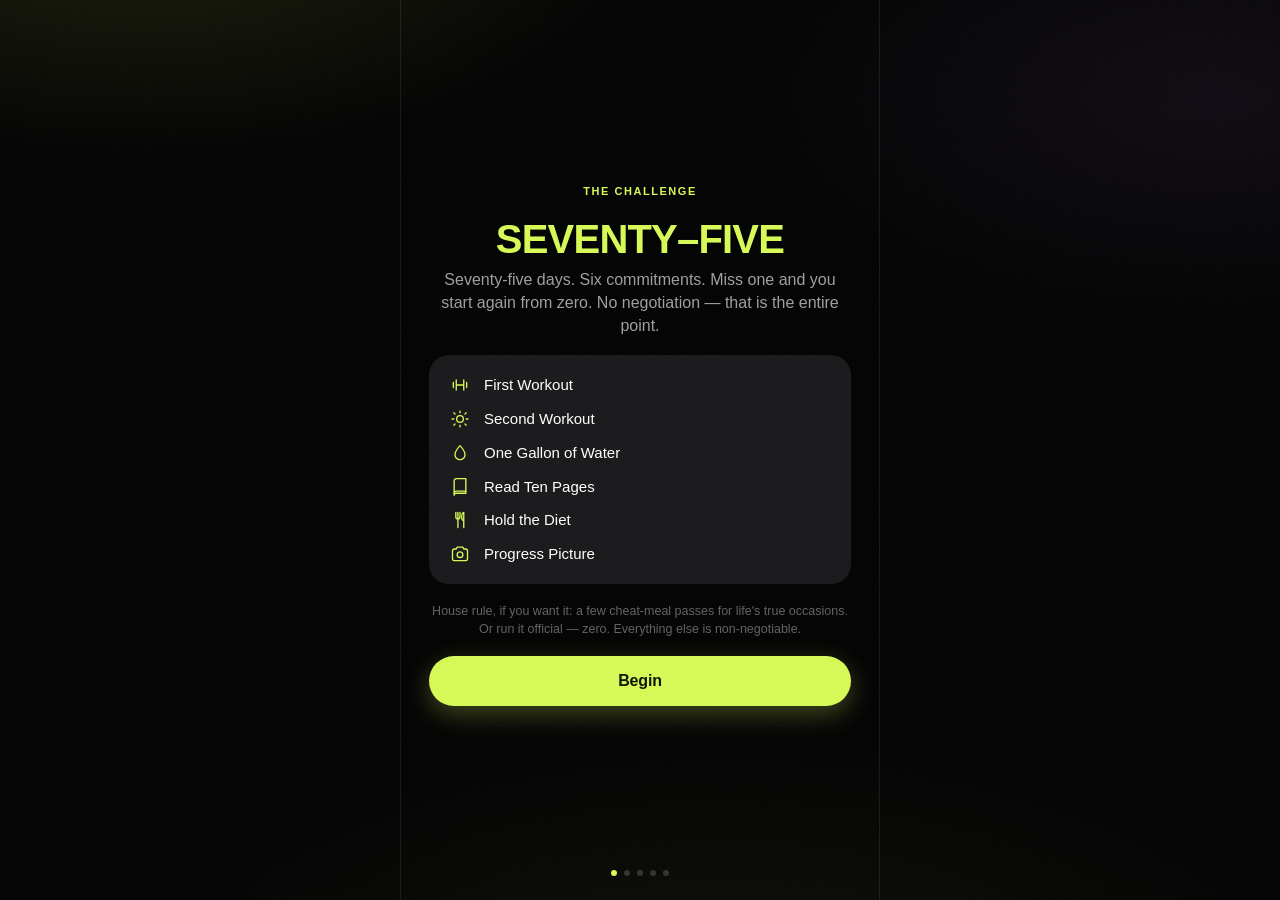
==== commit 7bb4d9e1: "Add cinematic FX layer, lifetime progression, and legacy features FX engine (js/fx.js, zero assets):" ====
--- a/index.html
+++ b/index.html
@@ -28,6 +28,7 @@
   <script src="./js/db.js"></script>
   <script src="./js/foods.js"></script>
   <script src="./js/scanner.js"></script>
+  <script src="./js/fx.js"></script>
   <script src="./js/app.js"></script>
 </body>
 </html>
--- a/css/style.css
+++ b/css/style.css
@@ -1283,6 +1283,373 @@
 :root[data-theme="light"] #toast { background: rgba(27, 36, 31, 0.92); color: #f2f1ec; }
 #toast.show { opacity: 1; transform: translateX(-50%) translateY(0); }
 
+/* ── Accents (unlockable) ── */
+
+:root[data-accent="ember"] { --green: #ff9f4a; --green-2: #ffbe7d; --green-deep: #e6812b; --green-dim: rgba(255, 159, 74, 0.13); --on-green: #1b0e02; --t-workout: #ff9f4a; }
+:root[data-accent="ocean"] { --green: #4ac8f5; --green-2: #85dcff; --green-deep: #2ba7d6; --green-dim: rgba(74, 200, 245, 0.13); --on-green: #04141c; --t-workout: #4ac8f5; }
+:root[data-accent="royal"] { --green: #b18cff; --green-2: #cdb2ff; --green-deep: #9165ec; --green-dim: rgba(177, 140, 255, 0.13); --on-green: #150b26; --t-workout: #b18cff; }
+:root[data-accent="legend"] { --green: #e8c96a; --green-2: #f5e0a0; --green-deep: #cfa844; --green-dim: rgba(232, 201, 106, 0.13); --on-green: #1c1503; --t-workout: #e8c96a; }
+
+/* ── Living background ── */
+
+body::before {
+  content: '';
+  position: fixed; inset: -20%;
+  z-index: -2;
+  background:
+    radial-gradient(42% 30% at 22% 6%, color-mix(in srgb, var(--green) 13%, transparent), transparent 70%),
+    radial-gradient(38% 26% at 82% 22%, color-mix(in srgb, var(--t-read, var(--green)) 7%, transparent), transparent 70%),
+    radial-gradient(50% 34% at 55% 96%, color-mix(in srgb, var(--green) 6%, transparent), transparent 70%);
+  animation: ambient 26s ease-in-out infinite alternate;
+  pointer-events: none;
+}
+body::after {
+  content: '';
+  position: fixed; inset: 0;
+  z-index: -1;
+  background-image: url("data:image/svg+xml,%3Csvg xmlns='http://www.w3.org/2000/svg' width='140' height='140'%3E%3Cfilter id='n'%3E%3CfeTurbulence type='fractalNoise' baseFrequency='0.9' numOctaves='2'/%3E%3C/filter%3E%3Crect width='140' height='140' filter='url(%23n)' opacity='0.05'/%3E%3C/svg%3E");
+  pointer-events: none;
+}
+:root[data-theme="light"] body::after { opacity: 0.5; }
+@keyframes ambient {
+  0% { transform: translate3d(0, 0, 0) scale(1); }
+  50% { transform: translate3d(3%, 2%, 0) scale(1.06); }
+  100% { transform: translate3d(-3%, -1%, 0) scale(1.02); }
+}
+
+/* ── Hero card ── */
+
+.hero-card {
+  position: relative;
+  overflow: hidden;
+  background:
+    radial-gradient(120% 90% at 85% 0%, color-mix(in srgb, var(--green) 14%, transparent), transparent 55%),
+    var(--surface);
+  border: 1px solid var(--card-border);
+  border-radius: 28px;
+  padding: 22px 22px 18px;
+  margin-bottom: 16px;
+  min-height: 38vh;
+  display: flex;
+  flex-direction: column;
+  justify-content: space-between;
+  gap: 14px;
+  box-shadow: var(--shadow);
+}
+.hero-card.is-sealed {
+  background:
+    radial-gradient(120% 100% at 50% 0%, color-mix(in srgb, var(--green) 22%, transparent), transparent 60%),
+    var(--surface);
+}
+.hero-mid { display: flex; align-items: center; justify-content: space-between; gap: 14px; flex: 1; }
+.hero-left { min-width: 0; }
+.hero-card .hero-num { font-size: 56px; line-height: 1.02; }
+.hero-status { font-size: 15px; line-height: 1.4; }
+.hero-ring { width: 128px; height: 128px; }
+.hero-ring .ring-label .serif { font-size: 25px; }
+.hero-why {
+  font-style: italic;
+  font-weight: 500;
+  font-size: 15px;
+  color: var(--ink-2);
+  border-top: 1px solid var(--hairline);
+  padding-top: 12px;
+}
+.hero-card .chain-line { margin-top: 10px; }
+
+/* ── FX particles ── */
+
+.fx-p {
+  position: fixed;
+  z-index: 130;
+  border-radius: 50%;
+  pointer-events: none;
+  transform: translate(-50%, -50%);
+}
+
+/* ── Seal the Day ── */
+
+.seal-ov {
+  position: fixed; inset: 0;
+  z-index: 120;
+  background: rgba(0, 0, 0, 0.86);
+  -webkit-backdrop-filter: blur(14px);
+  backdrop-filter: blur(14px);
+  display: flex; flex-direction: column; align-items: center; justify-content: center;
+  gap: 26px;
+  animation: fadeIn 0.3s var(--ease);
+  transition: opacity 0.3s var(--ease);
+  cursor: pointer;
+}
+.coin-scene { perspective: 900px; }
+.coin {
+  position: relative;
+  width: 168px; height: 168px;
+  transform-style: preserve-3d;
+  animation: coinSpin 1.7s cubic-bezier(0.16, 0.84, 0.3, 1) forwards;
+}
+@keyframes coinSpin {
+  0% { transform: rotateY(900deg) scale(0.2); }
+  70% { transform: rotateY(360deg) scale(1.08); }
+  100% { transform: rotateY(360deg) scale(1); }
+}
+.coin-face {
+  position: absolute; inset: 0;
+  border-radius: 50%;
+  backface-visibility: hidden;
+  display: flex; flex-direction: column; align-items: center; justify-content: center;
+  background:
+    radial-gradient(70% 70% at 32% 26%, rgba(255, 255, 255, 0.5), transparent 55%),
+    linear-gradient(160deg, var(--green-2), var(--green-deep));
+  box-shadow:
+    inset 0 0 0 7px color-mix(in srgb, var(--on-green) 22%, transparent),
+    inset 0 0 0 9px color-mix(in srgb, #ffffff 25%, transparent),
+    0 0 70px color-mix(in srgb, var(--green) 45%, transparent);
+  color: var(--on-green);
+}
+.coin-back { transform: rotateY(180deg); }
+.coin-back svg { width: 74px; height: 74px; }
+.coin-num { font-size: 64px; font-weight: 800; letter-spacing: -0.03em; line-height: 1; }
+.coin-cap { font-size: 13px; font-weight: 800; letter-spacing: 0.3em; margin-top: 2px; }
+.seal-txt { text-align: center; animation: fadeIn 0.5s var(--ease) 0.9s backwards; }
+.seal-title { font-size: 30px; font-weight: 800; letter-spacing: -0.02em; color: #fff; }
+.seal-sub { font-size: 15px; color: rgba(255, 255, 255, 0.6); margin-top: 6px; }
+.seal-hint { position: absolute; bottom: calc(env(safe-area-inset-bottom, 0px) + 26px); font-size: 12px; color: rgba(255, 255, 255, 0.35); }
+
+/* ── Journey coins ── */
+
+.cell.done {
+  background:
+    radial-gradient(65% 65% at 32% 28%, rgba(255, 255, 255, 0.55), transparent 55%),
+    linear-gradient(160deg, var(--green-2), var(--green-deep));
+  box-shadow:
+    inset 0 0 0 1.5px color-mix(in srgb, var(--on-green) 25%, transparent),
+    0 1px 4px rgba(0, 0, 0, 0.35);
+}
+
+/* ── Discipline score ── */
+
+.score-card { text-align: left; }
+.score-num {
+  font-size: 46px;
+  line-height: 1.05;
+  color: var(--green);
+  margin: 2px 0 12px;
+  text-shadow: 0 0 26px color-mix(in srgb, var(--green) 35%, transparent);
+}
+
+.coach-list { list-style: none; display: flex; flex-direction: column; gap: 10px; }
+.coach-list li {
+  font-size: 14px;
+  color: var(--ink-2);
+  padding-left: 14px;
+  border-left: 2.5px solid var(--green);
+}
+
+/* ── Annual heatmap ── */
+
+.hm-grid {
+  display: flex;
+  gap: 3px;
+  justify-content: space-between;
+  padding: 4px 0;
+}
+.hm-col { display: flex; flex-direction: column; gap: 3px; flex: 1; }
+.hm-col i {
+  aspect-ratio: 1;
+  border-radius: 3px;
+  display: block;
+}
+.hm-col .hx { background: transparent; }
+.hm-col .h0 { background: var(--surface-2); }
+:root[data-theme="light"] .hm-col .h0 { background: var(--hairline); }
+.hm-col .h1 { background: color-mix(in srgb, var(--green) 25%, var(--surface-2)); }
+.hm-col .h2 { background: color-mix(in srgb, var(--green) 55%, var(--surface-2)); }
+.hm-col .h3 { background: var(--green); }
+
+/* ── Trophy room / sanctuary ── */
+
+.sanctuary { display: flex; flex-direction: column; gap: 10px; margin-bottom: 14px; }
+.plaque {
+  display: flex; align-items: center; gap: 14px;
+  background:
+    radial-gradient(80% 120% at 20% 0%, color-mix(in srgb, var(--gold) 20%, transparent), transparent 60%),
+    var(--surface-2);
+  border: 1px solid color-mix(in srgb, var(--gold) 35%, transparent);
+  border-radius: 16px;
+  padding: 12px 16px;
+}
+.plaque-num {
+  width: 44px; height: 44px;
+  border-radius: 50%;
+  background:
+    radial-gradient(65% 65% at 32% 28%, rgba(255, 255, 255, 0.55), transparent 55%),
+    linear-gradient(160deg, var(--gold-2), var(--gold));
+  color: #241c0c;
+  display: flex; align-items: center; justify-content: center;
+  font-size: 17px;
+  flex: none;
+}
+.trophies { display: grid; grid-template-columns: repeat(4, 1fr); gap: 10px; }
+.trophy {
+  display: flex; flex-direction: column; align-items: center; gap: 4px;
+  text-align: center;
+  padding: 12px 4px 10px;
+  border-radius: 16px;
+  background: var(--surface-2);
+  opacity: 0.45;
+}
+.trophy strong { font-size: 10.5px; line-height: 1.2; }
+.trophy span { font-size: 8.5px; color: var(--ink-3); line-height: 1.2; }
+.trophy-cup {
+  width: 34px; height: 34px;
+  border-radius: 50%;
+  display: flex; align-items: center; justify-content: center;
+  background: var(--hairline-strong);
+  color: var(--ink-3);
+}
+.trophy-cup .ic { width: 18px; height: 18px; }
+.trophy.earned { opacity: 1; position: relative; overflow: hidden; }
+.trophy.earned .trophy-cup {
+  background:
+    radial-gradient(65% 65% at 32% 28%, rgba(255, 255, 255, 0.55), transparent 55%),
+    linear-gradient(160deg, var(--gold-2), var(--gold));
+  color: #241c0c;
+}
+.trophy.earned::after {
+  content: '';
+  position: absolute; top: -60%; left: -80%;
+  width: 55%; height: 220%;
+  background: linear-gradient(100deg, transparent, rgba(255, 255, 255, 0.22), transparent);
+  transform: rotate(18deg);
+  animation: shine 4.5s ease-in-out infinite;
+}
+@keyframes shine { 0%, 55% { left: -80%; } 75%, 100% { left: 160%; } }
+
+/* ── Legacy timeline ── */
+
+.tl { list-style: none; display: flex; flex-direction: column; }
+.tl-row {
+  display: flex; gap: 12px; align-items: flex-start;
+  padding: 12px 0;
+  border-top: 1px solid var(--hairline);
+}
+.tl .tl-row:first-child { border-top: none; }
+.tl-day {
+  width: 38px; height: 38px; flex: none;
+  border-radius: 50%;
+  background: var(--surface-2);
+  color: var(--ink-3);
+  display: flex; align-items: center; justify-content: center;
+  font-size: 14px;
+}
+.tl-day.done {
+  background:
+    radial-gradient(65% 65% at 32% 28%, rgba(255, 255, 255, 0.5), transparent 55%),
+    linear-gradient(160deg, var(--green-2), var(--green-deep));
+  color: var(--on-green);
+}
+.tl-body { flex: 1; min-width: 0; }
+.tl-date { font-size: 14px; font-weight: 700; }
+.tl-note { font-size: 13px; color: var(--ink-2); margin-top: 3px; white-space: pre-wrap; }
+.tl-photo {
+  width: 52px; height: 68px; flex: none;
+  object-fit: cover;
+  border-radius: 10px;
+  border: 1px solid var(--hairline);
+  background: var(--surface-2);
+}
+
+/* ── Before/After slider ── */
+
+.ba-wrap {
+  position: relative;
+  border-radius: 16px;
+  overflow: hidden;
+  aspect-ratio: 3 / 4;
+  background: var(--surface-2);
+  touch-action: none;
+}
+.ba-under, .ba-top img {
+  position: absolute; top: 0; left: 0;
+  height: 100%;
+  object-fit: cover;
+  display: block;
+}
+.ba-under { width: 100%; }
+.ba-top {
+  position: absolute; inset: 0 auto 0 0;
+  width: 50%;
+  overflow: hidden;
+}
+.ba-line {
+  position: absolute; top: 0; bottom: 0; left: 50%;
+  width: 2px;
+  background: rgba(255, 255, 255, 0.9);
+  box-shadow: 0 0 12px rgba(0, 0, 0, 0.5);
+  pointer-events: none;
+}
+.ba-line i {
+  position: absolute; top: 50%; left: 50%;
+  transform: translate(-50%, -50%);
+  width: 34px; height: 34px;
+  border-radius: 50%;
+  background: #fff;
+  box-shadow: 0 2px 10px rgba(0, 0, 0, 0.4);
+}
+.ba-line i::before {
+  content: '⟷';
+  position: absolute; inset: 0;
+  display: flex; align-items: center; justify-content: center;
+  color: #000; font-size: 15px; font-weight: 700;
+}
+.ba-range {
+  position: absolute; inset: 0;
+  width: 100%; height: 100%;
+  opacity: 0;
+  cursor: ew-resize;
+  -webkit-appearance: none;
+}
+.ba-tag {
+  position: absolute; bottom: 10px;
+  font-size: 10px; font-weight: 800; letter-spacing: 0.08em;
+  text-transform: uppercase;
+  color: #fff;
+  background: rgba(0, 0, 0, 0.55);
+  padding: 4px 9px;
+  border-radius: 100px;
+  pointer-events: none;
+}
+.ba-tag.l { left: 10px; }
+.ba-tag.r { right: 10px; }
+
+/* ── Weight row / accents ── */
+
+.weight-row {
+  display: flex; align-items: center; gap: 10px;
+  margin-top: 10px;
+}
+.weight-row label { flex: 1; }
+.input.slim { width: 92px; margin-bottom: 0; padding: 9px 12px; text-align: center; }
+
+.accent-row { display: flex; gap: 8px; }
+.accent-dot {
+  width: 30px; height: 30px; flex: none;
+  border-radius: 50%;
+  border: 2px solid transparent;
+  cursor: pointer;
+  font-size: 10px; font-weight: 800;
+  color: rgba(0, 0, 0, 0.55);
+  display: flex; align-items: center; justify-content: center;
+}
+.accent-dot.a-volt { background: #d7f958; }
+.accent-dot.a-ember { background: #ff9f4a; }
+.accent-dot.a-ocean { background: #4ac8f5; }
+.accent-dot.a-royal { background: #b18cff; }
+.accent-dot.a-legend { background: #e8c96a; }
+.accent-dot.on { border-color: var(--ink); transform: scale(1.12); }
+.accent-dot.locked { opacity: 0.35; }
+
 /* ── Desktop framing ── */
 
 @media (min-width: 520px) {
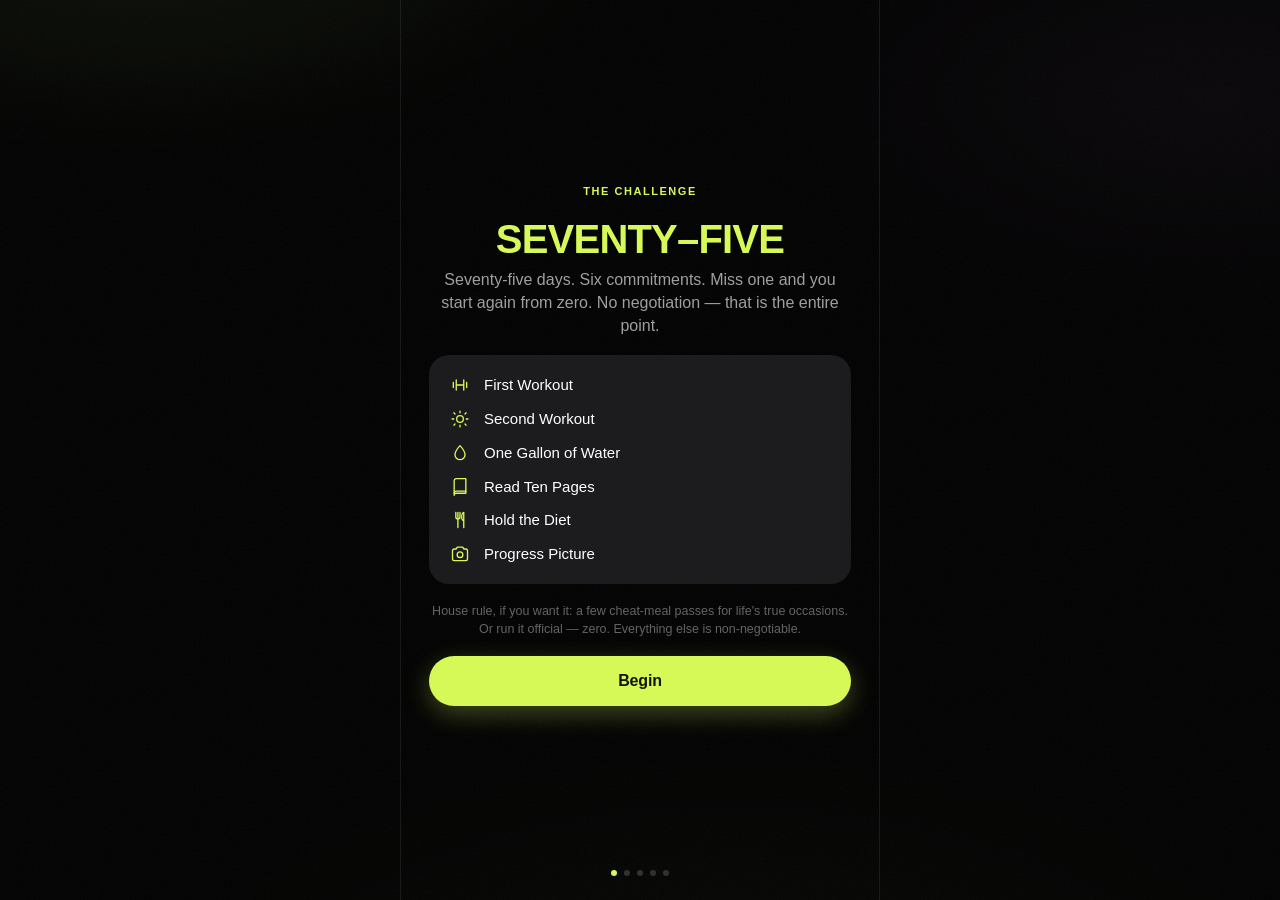
==== commit 14507794: "Fix sideways freeze with a fixed app shell; add the Chef Freeze fix: - The page is now a fully fixed" ====
--- a/index.html
+++ b/index.html
@@ -27,6 +27,7 @@
   </noscript>
   <script src="./js/db.js"></script>
   <script src="./js/foods.js"></script>
+  <script src="./js/chef.js"></script>
   <script src="./js/scanner.js"></script>
   <script src="./js/fx.js"></script>
   <script src="./js/app.js"></script>
--- a/css/style.css
+++ b/css/style.css
@@ -128,10 +128,16 @@
 
 * { margin: 0; padding: 0; box-sizing: border-box; -webkit-tap-highlight-color: transparent; }
 
-html { height: 100%; }
+/* Fixed app shell — the page itself can never scroll or pan in any
+   direction; only .content scrolls. This is what stops iOS from
+   grabbing sideways gestures and wedging the viewport. */
+html { height: 100%; overflow: hidden; }
 
 body {
-  height: 100%;
+  position: fixed;
+  inset: 0;
+  width: 100%;
+  overflow: hidden;
   background: var(--bg);
   color: var(--ink);
   font-family: var(--sans);
@@ -184,6 +190,9 @@
 .content {
   flex: 1;
   overflow-y: auto;
+  overflow-x: hidden;
+  overscroll-behavior: contain;
+  touch-action: pan-y;
   -webkit-overflow-scrolling: touch;
   padding: calc(env(safe-area-inset-top, 0px) + 22px) 18px 32px;
 }
@@ -695,7 +704,12 @@
 :root[data-theme="light"] .cell { background: var(--hairline); }
 .cell.done { background: var(--green); }
 .cell.today { box-shadow: inset 0 0 0 1.5px var(--green); background: transparent; color: var(--green); }
-.cell.today.done { background: var(--green); box-shadow: none; color: var(--on-green); }
+.cell.today.done { box-shadow: none; color: var(--on-green); animation: cellFlip 0.9s var(--ease); }
+@keyframes cellFlip {
+  0% { transform: rotateY(180deg) scale(0.6); }
+  60% { transform: rotateY(0) scale(1.25); }
+  100% { transform: rotateY(0) scale(1); }
+}
 .cell.missed { background: var(--red-dim); box-shadow: inset 0 0 0 1px color-mix(in srgb, var(--red) 35%, transparent); }
 
 .grid-legend { display: flex; gap: 16px; font-size: 11px; color: var(--ink-3); }
@@ -939,6 +953,8 @@
 .sheet {
   width: 100%;
   max-width: 480px;
+  overscroll-behavior: contain;
+  touch-action: pan-y;
   background: color-mix(in srgb, var(--surface) 88%, transparent);
   -webkit-backdrop-filter: saturate(1.5) blur(28px);
   backdrop-filter: saturate(1.5) blur(28px);
@@ -1192,6 +1208,9 @@
   display: flex;
   flex-direction: column;
   overflow-y: auto;
+  overflow-x: hidden;
+  overscroll-behavior: contain;
+  touch-action: pan-y;
   -webkit-overflow-scrolling: touch;
   padding: calc(env(safe-area-inset-top, 0px) + 40px) 28px calc(env(safe-area-inset-bottom, 0px) + 24px);
 }
@@ -1317,45 +1336,75 @@
   100% { transform: translate3d(-3%, -1%, 0) scale(1.02); }
 }
 
-/* ── Hero card ── */
-
-.hero-card {
+/* ── Hero — not a card. The opening page of today's entry. ── */
+
+.hero {
   position: relative;
-  overflow: hidden;
-  background:
-    radial-gradient(120% 90% at 85% 0%, color-mix(in srgb, var(--green) 14%, transparent), transparent 55%),
-    var(--surface);
-  border: 1px solid var(--card-border);
-  border-radius: 28px;
-  padding: 22px 22px 18px;
-  margin-bottom: 16px;
-  min-height: 38vh;
+  padding: 14px 6px 20px;
+  margin-bottom: 12px;
+  min-height: 42vh;
   display: flex;
   flex-direction: column;
   justify-content: space-between;
-  gap: 14px;
-  box-shadow: var(--shadow);
-}
-.hero-card.is-sealed {
-  background:
-    radial-gradient(120% 100% at 50% 0%, color-mix(in srgb, var(--green) 22%, transparent), transparent 60%),
-    var(--surface);
+  gap: 16px;
+}
+.hero::before {
+  content: '';
+  position: absolute;
+  inset: -60px 0 auto;
+  height: 75%;
+  background: radial-gradient(60% 80% at 72% 18%,
+    color-mix(in srgb, var(--green) calc(10% + var(--p, 0) * 26%), transparent), transparent 70%);
+  filter: blur(6px);
+  animation: heroDrift 14s ease-in-out infinite alternate;
+  pointer-events: none;
+  z-index: -1;
+}
+@keyframes heroDrift {
+  from { transform: translate3d(0, 0, 0) scale(1); }
+  to { transform: translate3d(-4%, 3%, 0) scale(1.07); }
+}
+.hero.is-sealed::before {
+  background: radial-gradient(70% 90% at 50% 10%,
+    color-mix(in srgb, var(--green) 30%, transparent), transparent 72%);
 }
 .hero-mid { display: flex; align-items: center; justify-content: space-between; gap: 14px; flex: 1; }
 .hero-left { min-width: 0; }
-.hero-card .hero-num { font-size: 56px; line-height: 1.02; }
-.hero-status { font-size: 15px; line-height: 1.4; }
-.hero-ring { width: 128px; height: 128px; }
+.hero .hero-num { font-size: 60px; line-height: 1.02; }
+.hero-status { font-size: 15px; line-height: 1.45; }
+.hero-ring { width: 132px; height: 132px; }
 .hero-ring .ring-label .serif { font-size: 25px; }
+.hero-foot { border-top: 1px solid var(--hairline); padding-top: 13px; }
+.hero-phrase { font-size: 14px; font-weight: 600; color: var(--ink-2); }
 .hero-why {
+  font-family: 'Fraunces', ui-serif, Georgia, serif;
   font-style: italic;
-  font-weight: 500;
-  font-size: 15px;
-  color: var(--ink-2);
-  border-top: 1px solid var(--hairline);
-  padding-top: 12px;
-}
-.hero-card .chain-line { margin-top: 10px; }
+  font-weight: 480;
+  font-size: 15.5px;
+  color: var(--ink-3);
+  margin-top: 5px;
+}
+.hero .chain-line { margin-top: 10px; }
+
+/* Time of day tints the world. */
+:root[data-daypart="morning"] body::before { filter: hue-rotate(-12deg) saturate(1.1); }
+:root[data-daypart="evening"] body::before { filter: hue-rotate(-30deg) saturate(1.25); opacity: 0.9; }
+:root[data-daypart="night"] body::before { filter: hue-rotate(14deg) saturate(0.8); opacity: 0.6; }
+
+/* Entrance — only when arriving at a screen, never on data changes. */
+.content.enter > * {
+  animation: rise 0.5s var(--ease) backwards;
+}
+.content.enter > *:nth-child(1) { animation-delay: 0.02s; }
+.content.enter > *:nth-child(2) { animation-delay: 0.07s; }
+.content.enter > *:nth-child(3) { animation-delay: 0.12s; }
+.content.enter > *:nth-child(4) { animation-delay: 0.17s; }
+.content.enter > *:nth-child(5) { animation-delay: 0.22s; }
+.content.enter > *:nth-child(6) { animation-delay: 0.27s; }
+@keyframes rise {
+  from { opacity: 0; transform: translateY(14px); }
+  to { opacity: 1; transform: translateY(0); }
+}
 
 /* ── FX particles ── */
 
@@ -1490,25 +1539,26 @@
   font-size: 17px;
   flex: none;
 }
-.trophies { display: grid; grid-template-columns: repeat(4, 1fr); gap: 10px; }
+.trophies { display: grid; grid-template-columns: 1fr 1fr; gap: 12px; }
 .trophy {
-  display: flex; flex-direction: column; align-items: center; gap: 4px;
+  display: flex; flex-direction: column; align-items: center; gap: 6px;
   text-align: center;
-  padding: 12px 4px 10px;
-  border-radius: 16px;
+  padding: 20px 12px 16px;
+  border-radius: 20px;
   background: var(--surface-2);
-  opacity: 0.45;
-}
-.trophy strong { font-size: 10.5px; line-height: 1.2; }
-.trophy span { font-size: 8.5px; color: var(--ink-3); line-height: 1.2; }
+  opacity: 0.4;
+}
+.trophy strong { font-size: 13.5px; line-height: 1.2; letter-spacing: -0.01em; }
+.trophy span { font-size: 11px; color: var(--ink-3); line-height: 1.35; }
 .trophy-cup {
-  width: 34px; height: 34px;
+  width: 52px; height: 52px;
   border-radius: 50%;
   display: flex; align-items: center; justify-content: center;
   background: var(--hairline-strong);
   color: var(--ink-3);
-}
-.trophy-cup .ic { width: 18px; height: 18px; }
+  margin-bottom: 2px;
+}
+.trophy-cup .ic { width: 26px; height: 26px; }
 .trophy.earned { opacity: 1; position: relative; overflow: hidden; }
 .trophy.earned .trophy-cup {
   background:
@@ -1526,15 +1576,22 @@
 }
 @keyframes shine { 0%, 55% { left: -80%; } 75%, 100% { left: 160%; } }
 
-/* ── Legacy timeline ── */
-
-.tl { list-style: none; display: flex; flex-direction: column; }
+/* ── The Archive — a visual diary, one line through everything ── */
+
+.tl { list-style: none; display: flex; flex-direction: column; padding: 8px 0 4px; }
 .tl-row {
-  display: flex; gap: 12px; align-items: flex-start;
-  padding: 12px 0;
-  border-top: 1px solid var(--hairline);
-}
-.tl .tl-row:first-child { border-top: none; }
+  position: relative;
+  display: flex; gap: 16px; align-items: flex-start;
+  padding: 16px 0 20px 4px;
+}
+.tl-row::before {
+  content: '';
+  position: absolute;
+  left: 22px; top: 54px; bottom: -4px;
+  width: 1.5px;
+  background: var(--hairline-strong);
+}
+.tl .tl-row:last-child::before { display: none; }
 .tl-day {
   width: 38px; height: 38px; flex: none;
   border-radius: 50%;
@@ -1542,22 +1599,50 @@
   color: var(--ink-3);
   display: flex; align-items: center; justify-content: center;
   font-size: 14px;
+  z-index: 1;
 }
 .tl-day.done {
   background:
     radial-gradient(65% 65% at 32% 28%, rgba(255, 255, 255, 0.5), transparent 55%),
     linear-gradient(160deg, var(--green-2), var(--green-deep));
   color: var(--on-green);
+  box-shadow: 0 0 14px color-mix(in srgb, var(--green) 30%, transparent);
 }
 .tl-body { flex: 1; min-width: 0; }
-.tl-date { font-size: 14px; font-weight: 700; }
-.tl-note { font-size: 13px; color: var(--ink-2); margin-top: 3px; white-space: pre-wrap; }
-.tl-photo {
-  width: 52px; height: 68px; flex: none;
+.tl-date { font-size: 14.5px; font-weight: 700; }
+.tl-photo-big {
+  width: 100%;
+  max-height: 320px;
   object-fit: cover;
-  border-radius: 10px;
+  border-radius: 16px;
   border: 1px solid var(--hairline);
   background: var(--surface-2);
+  display: block;
+  margin-top: 10px;
+}
+.tl-note {
+  font-family: 'Fraunces', ui-serif, Georgia, serif;
+  font-style: italic;
+  font-weight: 460;
+  font-size: 15.5px;
+  line-height: 1.55;
+  color: var(--ink-2);
+  margin-top: 10px;
+  white-space: pre-wrap;
+}
+.tl-reflect {
+  margin: 6px 0 10px 54px;
+  padding: 14px 16px;
+  border-radius: 16px;
+  background: var(--gold-dim);
+  border: 1px solid color-mix(in srgb, var(--gold) 30%, transparent);
+}
+.tl-reflect p {
+  font-family: 'Fraunces', ui-serif, Georgia, serif;
+  font-style: italic;
+  font-size: 14.5px;
+  color: var(--ink-2);
+  margin-top: 4px;
 }
 
 /* ── Before/After slider ── */
@@ -1568,7 +1653,7 @@
   overflow: hidden;
   aspect-ratio: 3 / 4;
   background: var(--surface-2);
-  touch-action: none;
+  touch-action: pan-y;
 }
 .ba-under, .ba-top img {
   position: absolute; top: 0; left: 0;
@@ -1625,6 +1710,36 @@
 
 /* ── Weight row / accents ── */
 
+.mood-row {
+  display: flex; gap: 6px;
+  margin-top: 10px;
+}
+.mood-dot {
+  flex: 1;
+  display: flex; flex-direction: column; align-items: center; gap: 4px;
+  background: none; border: none;
+  padding: 6px 0;
+  cursor: pointer;
+  border-radius: 12px;
+}
+.mood-dot i {
+  width: 20px; height: 20px;
+  border-radius: 50%;
+  background: var(--green);
+  display: block;
+  transition: transform 0.25s var(--ease);
+}
+.mood-dot span {
+  font-size: 9.5px; font-weight: 700;
+  letter-spacing: 0.04em;
+  text-transform: uppercase;
+  color: var(--ink-3);
+  font-family: var(--sans);
+}
+.mood-dot.on { background: var(--green-dim); }
+.mood-dot.on i { transform: scale(1.25); box-shadow: 0 0 10px color-mix(in srgb, var(--green) 45%, transparent); }
+.mood-dot.on span { color: var(--ink); }
+
 .weight-row {
   display: flex; align-items: center; gap: 10px;
   margin-top: 10px;
@@ -1662,3 +1777,37 @@
 @media (prefers-reduced-motion: reduce) {
   *, *::before, *::after { animation-duration: 0.01ms !important; transition-duration: 0.01ms !important; }
 }
+
+/* ── The Chef ── */
+
+.chef-list { list-style: none; display: flex; flex-direction: column; gap: 12px; margin-bottom: 10px; }
+.chef-card {
+  background: var(--surface-2);
+  border: 1px solid var(--hairline);
+  border-radius: 18px;
+  padding: 15px 16px;
+}
+:root[data-theme="light"] .chef-card { background: var(--surface); }
+.chef-head { display: flex; align-items: baseline; justify-content: space-between; gap: 10px; }
+.chef-head strong { font-size: 16.5px; letter-spacing: -0.01em; }
+.chef-kcal { font-weight: 800; white-space: nowrap; }
+.chef-kcal.ok { color: var(--green); }
+.chef-kcal.no { color: var(--t-diet); }
+.chef-have { font-size: 12.5px; font-weight: 600; color: var(--green); margin-top: 6px; }
+.chef-miss { font-size: 12.5px; font-weight: 600; color: var(--t-diet); margin-top: 6px; }
+.chef-warn {
+  font-size: 12.5px;
+  color: var(--red);
+  background: var(--red-dim);
+  border-radius: 10px;
+  padding: 7px 10px;
+  margin-top: 8px;
+}
+.chef-steps {
+  padding-left: 18px;
+  margin-top: 10px;
+  display: flex; flex-direction: column; gap: 5px;
+  font-size: 13.5px;
+  color: var(--ink-2);
+}
+.chef-card .small-log { margin-top: 12px; padding: 11px 16px; font-size: 14px; }
